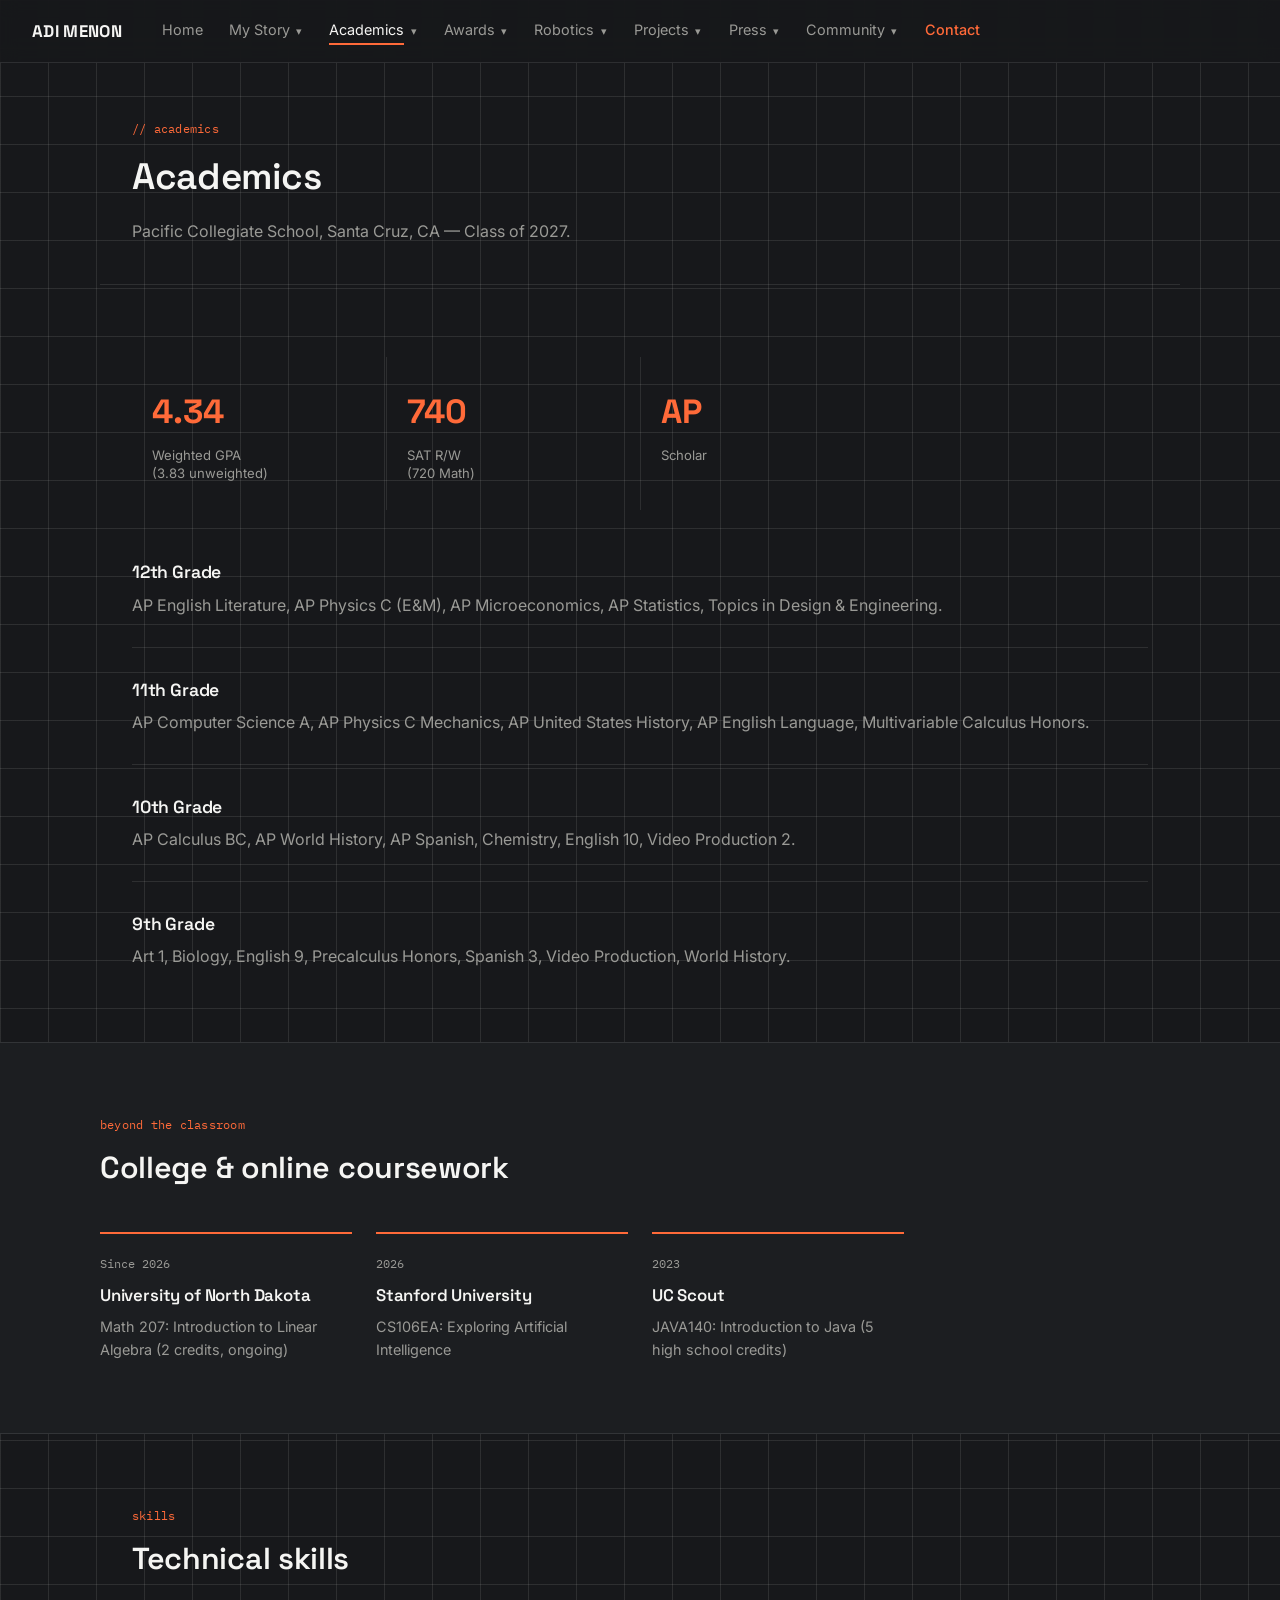
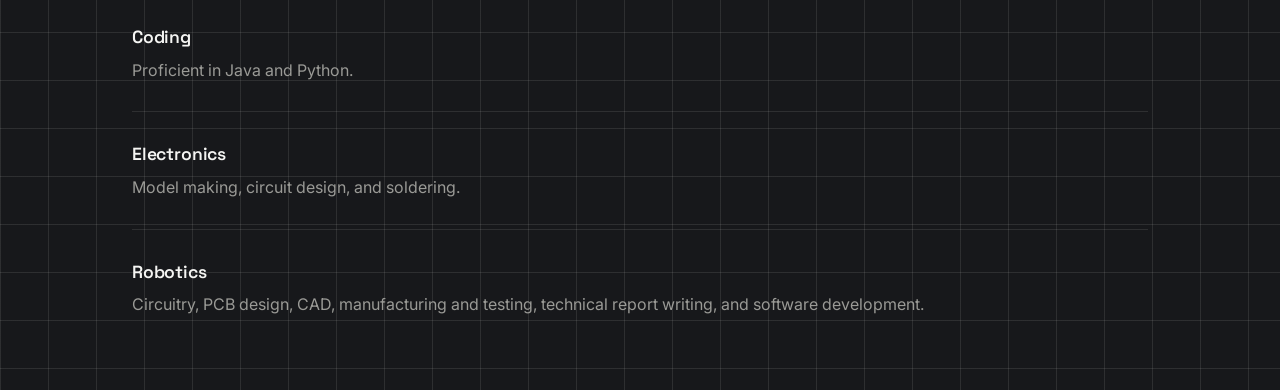
==== academics.html @ a3b3932f "Add files via upload" ====
<!DOCTYPE html>
<html lang="en">
<head>
<meta charset="UTF-8">
<meta name="viewport" content="width=device-width, initial-scale=1.0">
<title>Academics — Adi Menon</title>
<link rel="preconnect" href="https://fonts.googleapis.com">
<link rel="preconnect" href="https://fonts.gstatic.com" crossorigin>
<link href="https://fonts.googleapis.com/css2?family=Space+Grotesk:wght@500;600;700&family=Inter:wght@400;500;600&family=IBM+Plex+Mono:wght@500&display=swap" rel="stylesheet">
<link rel="stylesheet" href="styles.css">
</head>
<body>

<header class="topbar">
  <a class="brand" href="index.html">ADI MENON</a>
  <button class="nav-toggle" id="navToggle" aria-label="Open menu" aria-expanded="false">
    <span></span><span></span><span></span>
  </button>
  <nav class="topnav" id="topnav">
    <a href="index.html">Home</a>
    <div class="nav-item">
      <a href="story.html">My Story</a>
      <button class="dropdown-toggle" aria-label="Show My Story sections" aria-expanded="false">&#9662;</button>
      <div class="dropdown-panel">
        <a class="dropdown-card" href="story.html#spark">
          <span class="dropdown-card-title">The Spark</span>
          <span class="dropdown-card-sub">2020–2023 · CZU fire → first robots</span>
        </a>
        <a class="dropdown-card" href="story.html#building">
          <span class="dropdown-card-title">Building &amp; Learning</span>
          <span class="dropdown-card-sub">2023–2025 · ROV team, AI research</span>
        </a>
        <a class="dropdown-card" href="story.html#breakthrough">
          <span class="dropdown-card-title">The Breakthrough</span>
          <span class="dropdown-card-sub">2026 · ROV Worlds win, ISEF, Conrad</span>
        </a>
        <a class="dropdown-card" href="story.html#next">
          <span class="dropdown-card-title">What's Next</span>
          <span class="dropdown-card-sub">Wildfire robot, senior year</span>
        </a>
      </div>
    </div>
    <div class="nav-item">
      <a href="academics.html" class="active">Academics</a>
      <button class="dropdown-toggle" aria-label="Show Academics sections" aria-expanded="false">&#9662;</button>
      <div class="dropdown-panel">
        <a class="dropdown-card" href="academics.html#coursework">
          <span class="dropdown-card-title">Coursework</span>
          <span class="dropdown-card-sub">9th–12th grade · GPA 4.34</span>
        </a>
        <a class="dropdown-card" href="academics.html#college-courses">
          <span class="dropdown-card-title">College Coursework</span>
          <span class="dropdown-card-sub">Stanford, UND, UC Scout</span>
        </a>
        <a class="dropdown-card" href="academics.html#skills">
          <span class="dropdown-card-title">Skills</span>
          <span class="dropdown-card-sub">Coding, electronics, robotics</span>
        </a>
      </div>
    </div>
    <div class="nav-item">
      <a href="awards.html">Awards</a>
      <button class="dropdown-toggle" aria-label="Show Awards sections" aria-expanded="false">&#9662;</button>
      <div class="dropdown-panel">
        <a class="dropdown-card" href="awards.html#awards-2026">
          <span class="dropdown-card-title">2026</span>
          <span class="dropdown-card-sub">ISEF Award, Best in Show, Conrad Innovator</span>
        </a>
        <a class="dropdown-card" href="awards.html#awards-2025">
          <span class="dropdown-card-title">2025</span>
          <span class="dropdown-card-sub">1st Computer Science, Genius Olympiad</span>
        </a>
        <a class="dropdown-card" href="awards.html#awards-2024">
          <span class="dropdown-card-title">2024</span>
          <span class="dropdown-card-sub">1st Physics, Yale STEM award</span>
        </a>
        <a class="dropdown-card" href="awards.html#awards-2023">
          <span class="dropdown-card-title">2023</span>
          <span class="dropdown-card-sub">1st Physics, CSEF 3rd place</span>
        </a>
        <a class="dropdown-card" href="awards.html#awards-2022">
          <span class="dropdown-card-title">2022</span>
          <span class="dropdown-card-sub">1st Physics, US Metric award</span>
        </a>
      </div>
    </div>
    <div class="nav-item">
      <a href="robotics.html">Robotics</a>
      <button class="dropdown-toggle" aria-label="Show Robotics sections" aria-expanded="false">&#9662;</button>
      <div class="dropdown-panel">
        <a class="dropdown-card" href="robotics.html#role-progression">
          <span class="dropdown-card-title">Role Progression</span>
          <span class="dropdown-card-sub">Navigator → Circuit Designer → VP Engineering</span>
        </a>
        <a class="dropdown-card" href="robotics.html#competition-results">
          <span class="dropdown-card-title">Competition Results</span>
          <span class="dropdown-card-sub">1st Worlds 2026, 3rd Worlds 2025</span>
        </a>
      </div>
    </div>
    <div class="nav-item">
      <a href="projects.html">Projects</a>
      <button class="dropdown-toggle" aria-label="Show Projects sections" aria-expanded="false">&#9662;</button>
      <div class="dropdown-panel">
        <a class="dropdown-card" href="projects.html#project-2026">
          <span class="dropdown-card-title">2026 — Wildfire Robot</span>
          <span class="dropdown-card-sub">YOLOv8 + sensor fusion, photos &amp; video</span>
        </a>
        <a class="dropdown-card" href="projects.html#project-2025">
          <span class="dropdown-card-title">2025 — Self-Driving Car AI</span>
          <span class="dropdown-card-sub">ResNet-50 vs. VGG-16</span>
        </a>
        <a class="dropdown-card" href="projects.html#project-2024">
          <span class="dropdown-card-title">2024 — Sensor Fusion</span>
          <span class="dropdown-card-sub">LiDAR + Ultrasonic + IR</span>
        </a>
        <a class="dropdown-card" href="projects.html#project-2023">
          <span class="dropdown-card-title">2023 — Ultrasonic Eyes</span>
          <span class="dropdown-card-sub">HC-SR04 accuracy testing</span>
        </a>
        <a class="dropdown-card" href="projects.html#project-2022">
          <span class="dropdown-card-title">2022 — Flying Drones</span>
          <span class="dropdown-card-sub">First engineering project</span>
        </a>
      </div>
    </div>
    <div class="nav-item">
      <a href="press.html">Press</a>
      <button class="dropdown-toggle" aria-label="Show Press sections" aria-expanded="false">&#9662;</button>
      <div class="dropdown-panel">
        <a class="dropdown-card" href="press.html#press-list">
          <span class="dropdown-card-title">World Championship Coverage</span>
          <span class="dropdown-card-sub">SCCOE + Santa Cruz Sentinel</span>
        </a>
        <a class="dropdown-card" href="press.html#press-list">
          <span class="dropdown-card-title">ISEF Coverage</span>
          <span class="dropdown-card-sub">SCCOE + Society for Science</span>
        </a>
      </div>
    </div>
    <div class="nav-item">
      <a href="community.html">Community</a>
      <button class="dropdown-toggle" aria-label="Show Community sections" aria-expanded="false">&#9662;</button>
      <div class="dropdown-panel">
        <a class="dropdown-card" href="community.html#volunteering">
          <span class="dropdown-card-title">Volunteering</span>
          <span class="dropdown-card-sub">Aegis Living, PCS, YouthServe, Teen Kitchen</span>
        </a>
        <a class="dropdown-card" href="community.html#hobbies">
          <span class="dropdown-card-title">Hobbies</span>
          <span class="dropdown-card-sub">Guitar, woodworking, tennis, cooking</span>
        </a>
      </div>
    </div>
    <a class="nav-contact" href="contact.html">Contact</a>
  </nav>
</header>

<main>

  <section class="page-header">
    <span class="eyebrow-mono">// academics</span>
    <h1>Academics</h1>
    <p>Pacific Collegiate School, Santa Cruz, CA — Class of 2027.</p>
  </section>

  <section class="block" id="coursework">
    <div class="stat-strip" style="border: none; padding: 0 0 3rem;">
      <div class="stat" style="border-left: none;">
        <span class="stat-num">4.34</span>
        <span class="stat-label">Weighted GPA<br>(3.83 unweighted)</span>
      </div>
      <div class="stat">
        <span class="stat-num">740</span>
        <span class="stat-label">SAT R/W<br>(720 Math)</span>
      </div>
      <div class="stat">
        <span class="stat-num">AP</span>
        <span class="stat-label">Scholar</span>
      </div>
    </div>

    <div class="entry-list">
      <div class="entry">
        <h3>12th Grade</h3>
        <p>AP English Literature, AP Physics C (E&amp;M), AP Microeconomics, AP Statistics, Topics in Design &amp; Engineering.</p>
      </div>
      <div class="entry">
        <h3>11th Grade</h3>
        <p>AP Computer Science A, AP Physics C Mechanics, AP United States History, AP English Language, Multivariable Calculus Honors.</p>
      </div>
      <div class="entry">
        <h3>10th Grade</h3>
        <p>AP Calculus BC, AP World History, AP Spanish, Chemistry, English 10, Video Production 2.</p>
      </div>
      <div class="entry">
        <h3>9th Grade</h3>
        <p>Art 1, Biology, English 9, Precalculus Honors, Spanish 3, Video Production, World History.</p>
      </div>
    </div>
  </section>

  <section class="block block-panel" id="college-courses">
    <div class="block-head">
      <span class="eyebrow-mono">beyond the classroom</span>
      <h2>College &amp; online coursework</h2>
    </div>
    <div class="timeline-h">
      <div class="timeline-h-entry">
        <span class="timeline-h-year">Since 2026</span>
        <h3>University of North Dakota</h3>
        <p>Math 207: Introduction to Linear Algebra (2 credits, ongoing)</p>
      </div>
      <div class="timeline-h-entry">
        <span class="timeline-h-year">2026</span>
        <h3>Stanford University</h3>
        <p>CS106EA: Exploring Artificial Intelligence</p>
      </div>
      <div class="timeline-h-entry">
        <span class="timeline-h-year">2023</span>
        <h3>UC Scout</h3>
        <p>JAVA140: Introduction to Java (5 high school credits)</p>
      </div>
    </div>
  </section>

  <section class="block" id="skills">
    <div class="block-head">
      <span class="eyebrow-mono">skills</span>
      <h2>Technical skills</h2>
    </div>
    <div class="entry-list">
      <div class="entry">
        <h3>Coding</h3>
        <p>Proficient in Java and Python.</p>
      </div>
      <div class="entry">
        <h3>Electronics</h3>
        <p>Model making, circuit design, and soldering.</p>
      </div>
      <div class="entry">
        <h3>Robotics</h3>
        <p>Circuitry, PCB design, CAD, manufacturing and testing, technical report writing, and software development.</p>
      </div>
    </div>
  </section>

</main>

<script src="script.js"></script>
</body>
</html>
---- styles.css ----
:root {
  --navy: #17181B;
  --panel: #1F2124;
  --panel-2: #1C1E21;
  --line: #F2F2F0;
  --line-dim: rgba(242, 242, 240, 0.10);
  --signal: #FF6A39;
  --muted: #9A9A96;
  --white: #F5F5F3;

  --display: "Space Grotesk", "Inter", sans-serif;
  --sans: "Inter", -apple-system, BlinkMacSystemFont, sans-serif;
  --mono: "IBM Plex Mono", monospace;
}

* { box-sizing: border-box; }

html { scroll-behavior: smooth; }

@media (prefers-reduced-motion: reduce) {
  html { scroll-behavior: auto; }
  * { transition: none !important; animation: none !important; }
}

body {
  margin: 0;
  background:
    linear-gradient(var(--line-dim) 1px, transparent 1px),
    linear-gradient(90deg, var(--line-dim) 1px, transparent 1px),
    var(--navy);
  background-size: 48px 48px, 48px 48px, auto;
  color: var(--white);
  font-family: var(--sans);
  line-height: 1.6;
}

a { color: inherit; }

h1, h2, h3 {
  font-family: var(--display);
  font-weight: 600;
  margin: 0;
  letter-spacing: -0.01em;
}

/* ---------- Top nav ---------- */

.topbar {
  position: sticky;
  top: 0;
  z-index: 40;
  display: flex;
  align-items: center;
  gap: 2.5rem;
  padding: 1.1rem 2rem;
  background: rgba(23, 24, 27, 0.92);
  backdrop-filter: blur(10px);
  border-bottom: 1px solid var(--line-dim);
}

.brand {
  font-family: var(--display);
  font-weight: 700;
  font-size: 1.05rem;
  letter-spacing: 0.02em;
  text-decoration: none;
  color: var(--white);
  flex-shrink: 0;
}

.topnav {
  display: flex;
  gap: 1.6rem;
  align-items: center;
  flex-wrap: wrap;
}

.topnav a {
  font-size: 0.9rem;
  text-decoration: none;
  color: var(--muted);
  transition: color 0.15s ease;
  padding-bottom: 2px;
  border-bottom: 2px solid transparent;
}

.topnav a:hover { color: var(--white); }

.topnav a.active {
  color: var(--white);
  border-bottom-color: var(--signal);
}

.nav-contact {
  margin-left: auto;
  color: var(--signal) !important;
  font-weight: 500;
}

.nav-toggle {
  display: none;
}

/* ---------- Page header (subpages) ---------- */

.page-header {
  max-width: 1080px;
  margin: 0 auto;
  padding: 3.5rem 2rem 2.5rem;
  border-bottom: 1px solid var(--line-dim);
}

.page-header h1 {
  font-size: 2.3rem;
  margin: 0.5rem 0 0.75rem;
}

.page-header p {
  color: var(--muted);
  max-width: 60ch;
  margin: 0;
}

/* ---------- Hero (home only) ---------- */

.hero {
  max-width: 1080px;
  margin: 0 auto;
  padding: 4.5rem 2rem 3.5rem;
  display: grid;
  grid-template-columns: 300px 1fr;
  gap: 3rem;
  align-items: center;
}

.hero-media {
  position: relative;
}

.hero-media img {
  width: 100%;
  aspect-ratio: 1 / 1;
  object-fit: cover;
  display: block;
  border: 1px solid var(--line-dim);
}

.corner {
  position: absolute;
  width: 22px;
  height: 22px;
  border: 2px solid var(--signal);
}

.corner-tl { top: -8px; left: -8px; border-right: none; border-bottom: none; }
.corner-br { bottom: -8px; right: -8px; border-left: none; border-top: none; }

.hero-tag {
  font-family: var(--mono);
  font-size: 0.8rem;
  color: var(--signal);
  margin: 0 0 0.9rem 0;
}

.hero-content h1 {
  font-size: 3rem;
  margin-bottom: 1.1rem;
}

.hero-bio {
  max-width: 52ch;
  color: var(--muted);
  font-size: 1.02rem;
  margin-bottom: 1.75rem;
}

.hero-actions {
  display: flex;
  gap: 0.75rem;
}

.btn {
  display: inline-block;
  text-decoration: none;
  font-size: 0.9rem;
  font-weight: 500;
  padding: 0.7rem 1.3rem;
  background: var(--signal);
  color: var(--navy);
  transition: background 0.15s ease, transform 0.15s ease;
}

.btn:hover { background: #FF8557; }

.btn-ghost {
  background: transparent;
  color: var(--white);
  border: 1px solid var(--line-dim);
}

.btn-ghost:hover { background: var(--panel); }

/* ---------- Stat strip ---------- */

.stat-strip {
  max-width: 1080px;
  margin: 0 auto;
  padding: 0 2rem 3.5rem;
  display: grid;
  grid-template-columns: repeat(4, 1fr);
  border-top: 1px solid var(--line-dim);
  border-bottom: 1px solid var(--line-dim);
}

.stat {
  padding: 1.75rem 1.25rem;
  border-left: 1px solid var(--line-dim);
  display: flex;
  flex-direction: column;
  gap: 0.4rem;
}

.stat:first-child { border-left: none; }

.stat-num {
  font-family: var(--display);
  font-size: 2.1rem;
  font-weight: 700;
  color: var(--signal);
}

.stat-label {
  font-size: 0.82rem;
  color: var(--muted);
  line-height: 1.4;
}

/* ---------- Section blocks ---------- */

.block {
  max-width: 1080px;
  margin: 0 auto;
  padding: 4.5rem 2rem;
}

.block-panel {
  max-width: none;
  background: var(--panel-2);
  border-top: 1px solid var(--line-dim);
  border-bottom: 1px solid var(--line-dim);
}

.block-panel > * {
  max-width: 1080px;
  margin-left: auto;
  margin-right: auto;
}

.block-head {
  margin-bottom: 2.5rem;
}

.eyebrow-mono {
  display: block;
  font-family: var(--mono);
  font-size: 0.75rem;
  color: var(--signal);
  margin-bottom: 0.6rem;
  letter-spacing: 0.02em;
}

.block-head h2 {
  font-size: 1.9rem;
}

/* Awards */

.award-grid {
  display: grid;
  grid-template-columns: repeat(3, 1fr);
  gap: 1px;
  background: var(--line-dim);
  border: 1px solid var(--line-dim);
}

.award-card {
  background: var(--navy);
  padding: 1.5rem;
  display: flex;
  flex-direction: column;
  gap: 0.4rem;
}

.award-year {
  font-family: var(--mono);
  font-size: 0.75rem;
  color: var(--signal);
}

.award-card h3 {
  font-size: 1.05rem;
}

.award-card p {
  margin: 0;
  color: var(--muted);
  font-size: 0.9rem;
}

/* Press */

.press-grid {
  display: grid;
  grid-template-columns: repeat(auto-fit, minmax(240px, 1fr));
  gap: 1.25rem;
}

.press-card {
  display: block;
  text-decoration: none;
  padding: 1.5rem;
  border: 1px solid var(--line-dim);
  transition: border-color 0.15s ease, transform 0.15s ease;
}

.press-card:hover {
  border-color: var(--signal);
  transform: translateY(-2px);
}

.press-source {
  font-family: var(--mono);
  font-size: 0.72rem;
  color: var(--muted);
  text-transform: uppercase;
  letter-spacing: 0.04em;
}

.press-card h3 {
  font-size: 1.05rem;
  margin: 0.6rem 0 1rem;
  color: var(--white);
}

.press-link {
  font-size: 0.85rem;
  color: var(--signal);
}

.press-note {
  margin-top: 1.5rem;
  font-size: 0.85rem;
  color: var(--muted);
  font-style: italic;
}

/* Projects */

.project-grid {
  display: grid;
  grid-template-columns: repeat(2, 1fr);
  gap: 1.5rem;
}

.project-card {
  border: 1px solid var(--line-dim);
  overflow: hidden;
}

.project-media {
  aspect-ratio: 16 / 9;
  overflow: hidden;
  background: var(--panel);
}

.project-media img {
  width: 100%;
  height: 100%;
  object-fit: cover;
  display: block;
}

.project-card h3,
.project-card > .project-year,
.project-card > p {
  margin: 0;
  padding: 0 1.25rem;
}

.project-year {
  display: block;
  font-family: var(--mono);
  font-size: 0.72rem;
  color: var(--signal);
  margin-top: 1.1rem !important;
}

.project-card h3 {
  font-size: 1.05rem;
  margin: 0.5rem 0 0.6rem !important;
}

.project-card p {
  color: var(--muted);
  font-size: 0.9rem;
  padding-bottom: 1.25rem !important;
}

/* Entry list (Robotics, Community) */

.entry-list {
  display: flex;
  flex-direction: column;
  gap: 1.75rem;
}

.entry {
  padding-bottom: 1.75rem;
  border-bottom: 1px solid var(--line-dim);
}

.entry:last-child { border-bottom: none; padding-bottom: 0; }

.entry h3 {
  font-size: 1.1rem;
  margin-bottom: 0.4rem;
}

.entry p {
  margin: 0;
  color: var(--muted);
}

/* Horizontal timeline */

.timeline-h {
  display: grid;
  grid-template-columns: repeat(4, 1fr);
  gap: 1.5rem;
}

.timeline-h-entry {
  border-top: 2px solid var(--signal);
  padding-top: 1rem;
}

.timeline-h-year {
  font-family: var(--mono);
  font-size: 0.75rem;
  color: var(--muted);
}

.timeline-h-entry h3 {
  font-size: 1.05rem;
  margin: 0.4rem 0 0.35rem;
}

.timeline-h-entry p {
  margin: 0;
  color: var(--muted);
  font-size: 0.9rem;
}

/* Contact */

.contact-block {
  text-align: center;
  padding-top: 3rem;
  padding-bottom: 3rem;
}

.contact-block h2 {
  font-size: 1.8rem;
  margin-bottom: 1.5rem;
}

.site-footer {
  text-align: center;
  padding: 2rem 2rem 3rem;
}

.site-footer a {
  font-size: 0.85rem;
  color: var(--muted);
  text-decoration: none;
}

.site-footer a:hover { color: var(--white); }

/* ---------- Storytelling chapters ---------- */

.chapter {
  max-width: 1080px;
  margin: 0 auto;
  padding: 4.5rem 2rem;
  display: grid;
  grid-template-columns: 90px 1fr;
  gap: 2.5rem;
}

.chapter-panel {
  max-width: none;
  background: var(--panel-2);
  border-top: 1px solid var(--line-dim);
  border-bottom: 1px solid var(--line-dim);
}

.chapter-panel > .chapter-marker,
.chapter-panel > .chapter-body {
  max-width: 1080px;
}

.chapter-panel {
  display: block;
}

.chapter-panel .chapter-inner {
  display: grid;
}

.chapter-marker {
  display: flex;
  flex-direction: column;
  align-items: center;
  gap: 0.75rem;
}

.chapter-num {
  font-family: var(--mono);
  font-size: 0.85rem;
  color: var(--signal);
  border: 1px solid var(--signal);
  width: 34px;
  height: 34px;
  border-radius: 50%;
  display: flex;
  align-items: center;
  justify-content: center;
  flex-shrink: 0;
}

.chapter-line {
  width: 1px;
  flex: 1;
  background: var(--line-dim);
}

.chapter-line-end {
  background: linear-gradient(to bottom, var(--line-dim), transparent);
}

.chapter-body h2 {
  font-size: 1.9rem;
  margin: 0.4rem 0 1.2rem;
}

.chapter-text {
  color: var(--muted);
  max-width: 62ch;
  margin: 0 0 1.1rem;
}

.chapter-text strong {
  color: var(--white);
  font-weight: 600;
}

.chip-row {
  display: flex;
  flex-wrap: wrap;
  gap: 0.6rem;
  margin-top: 1.5rem;
}

.chip {
  font-family: var(--mono);
  font-size: 0.72rem;
  color: var(--white);
  border: 1px solid var(--line-dim);
  padding: 0.45rem 0.8rem;
  white-space: nowrap;
}

.press-inline {
  margin-top: 2.5rem;
  padding-top: 2rem;
  border-top: 1px solid var(--line-dim);
}

.press-inline-label {
  font-family: var(--mono);
  font-size: 0.75rem;
  color: var(--signal);
  margin: 0 0 1.25rem;
}

/* ---------- Nav dropdowns (click-to-open) ---------- */

.nav-item {
  position: relative;
  display: flex;
  align-items: center;
  gap: 0.3rem;
}

.nav-item > a {
  font-size: 0.9rem;
  text-decoration: none;
  color: var(--muted);
  transition: color 0.15s ease;
  padding-bottom: 2px;
  border-bottom: 2px solid transparent;
}

.nav-item > a:hover { color: var(--white); }

.nav-item > a.active {
  color: var(--white);
  border-bottom-color: var(--signal);
}

.dropdown-toggle {
  background: none;
  border: none;
  color: var(--muted);
  font-size: 0.7rem;
  cursor: pointer;
  padding: 0.2rem 0.1rem;
  line-height: 1;
  transition: color 0.15s ease, transform 0.15s ease;
}

.dropdown-toggle:hover {
  color: var(--white);
}

.dropdown-toggle[aria-expanded="true"] {
  color: var(--signal);
  transform: rotate(180deg);
}

.dropdown-panel {
  display: none;
  position: absolute;
  top: 100%;
  left: 0;
  margin-top: 0.75rem;
  min-width: 300px;
  background: var(--panel);
  border: 1px solid var(--line-dim);
  padding: 0.5rem;
  z-index: 60;
  flex-direction: column;
  gap: 0.15rem;
  box-shadow: 0 12px 24px rgba(0,0,0,0.35);
}

.nav-item.open .dropdown-panel {
  display: flex;
}

a.dropdown-card {
  display: flex;
  flex-direction: column;
  gap: 0.15rem;
  text-decoration: none;
  padding: 0.65rem 0.75rem;
  border-radius: 2px;
  border-bottom: none;
  transition: background 0.12s ease;
}

a.dropdown-card:hover,
a.dropdown-card:focus {
  background: var(--panel-2);
  color: inherit;
}

.dropdown-card-title {
  font-size: 0.88rem;
  font-weight: 500;
  color: var(--white);
}

.dropdown-card-sub {
  font-family: var(--mono);
  font-size: 0.72rem;
  color: var(--muted);
}

@media (max-width: 880px) {
  .nav-item {
    flex-wrap: wrap;
    width: 100%;
  }

  .dropdown-toggle {
    margin-left: auto;
    font-size: 0.9rem;
    padding: 0.4rem 0.6rem;
  }

  .dropdown-panel {
    display: none;
    position: static;
    margin-top: 0.5rem;
    border: none;
    border-left: 2px solid var(--line-dim);
    background: transparent;
    box-shadow: none;
    padding-left: 0.75rem;
    width: 100%;
  }

  .nav-item.open .dropdown-panel {
    display: flex;
  }
}



.year-cards-section {
  max-width: 1080px;
  margin: 0 auto;
  padding: 1rem 2rem 4.5rem;
}

.year-cards-grid {
  display: grid;
  grid-template-columns: repeat(5, 1fr);
  gap: 1px;
  background: var(--line-dim);
  border: 1px solid var(--line-dim);
}

.year-card {
  background: var(--navy);
  padding: 1.75rem 1.5rem;
  text-decoration: none;
  display: flex;
  flex-direction: column;
  gap: 0.5rem;
  transition: background 0.15s ease;
}

.year-card:hover {
  background: var(--panel);
}

.year-card-year {
  font-family: var(--display);
  font-size: 1.6rem;
  font-weight: 700;
  color: var(--signal);
}

.year-card-headline {
  font-size: 0.92rem;
  color: var(--white);
  font-weight: 500;
  line-height: 1.4;
}

.year-card-more {
  margin-top: auto;
  font-family: var(--mono);
  font-size: 0.72rem;
  color: var(--muted);
}

@media (max-width: 880px) {
  .year-cards-grid {
    grid-template-columns: 1fr;
  }
}

/* ---------- Year detail pages ---------- */

.year-nav {
  display: flex;
  justify-content: space-between;
  max-width: 1080px;
  margin: 0 auto;
  padding: 1.5rem 2rem 0;
  font-family: var(--mono);
  font-size: 0.8rem;
}

.year-nav a {
  text-decoration: none;
  color: var(--muted);
}

.year-nav a:hover { color: var(--signal); }

.year-nav .disabled {
  color: rgba(154, 154, 150, 0.3);
  pointer-events: none;
}



.media-gallery {
  display: grid;
  grid-template-columns: repeat(4, 1fr);
  gap: 0.6rem;
  margin-top: 1.75rem;
}

.media-gallery img {
  width: 100%;
  aspect-ratio: 4 / 3;
  object-fit: cover;
  border: 1px solid var(--line-dim);
  cursor: zoom-in;
}

.video-embed {
  margin-top: 1.5rem;
}

.video-embed video {
  width: 100%;
  max-width: 640px;
  display: block;
  border: 1px solid var(--line-dim);
  background: #000;
}

.media-caption {
  font-family: var(--mono);
  font-size: 0.75rem;
  color: var(--muted);
  margin: 0.6rem 0 0;
}

@media (max-width: 880px) {
  .media-gallery {
    grid-template-columns: repeat(2, 1fr);
  }

  .topnav {
    position: fixed;
    top: 64px;
    left: 0;
    right: 0;
    flex-direction: column;
    align-items: flex-start;
    gap: 0;
    background: var(--navy);
    border-bottom: 1px solid var(--line-dim);
    transform: translateY(-150%);
    transition: transform 0.2s ease;
    padding: 0.5rem 2rem 1rem;
  }

  .topnav.open { transform: translateY(0); }

  .topnav a {
    width: 100%;
    padding: 0.75rem 0;
    border-bottom: 1px solid var(--line-dim);
  }

  .nav-toggle {
    display: flex;
    flex-direction: column;
    justify-content: center;
    gap: 4px;
    width: 34px;
    height: 34px;
    border: 1px solid var(--line-dim);
    background: transparent;
    cursor: pointer;
    align-items: center;
  }

  .nav-toggle span {
    width: 16px;
    height: 2px;
    background: var(--white);
  }

  .hero {
    grid-template-columns: 1fr;
    padding-top: 3rem;
  }

  .hero-media { max-width: 220px; }

  .hero-content h1 { font-size: 2.2rem; }

  .stat-strip {
    grid-template-columns: repeat(2, 1fr);
  }

  .stat:nth-child(3) { border-left: none; }

  .award-grid,
  .press-grid,
  .project-grid,
  .timeline-h {
    grid-template-columns: 1fr;
  }
}
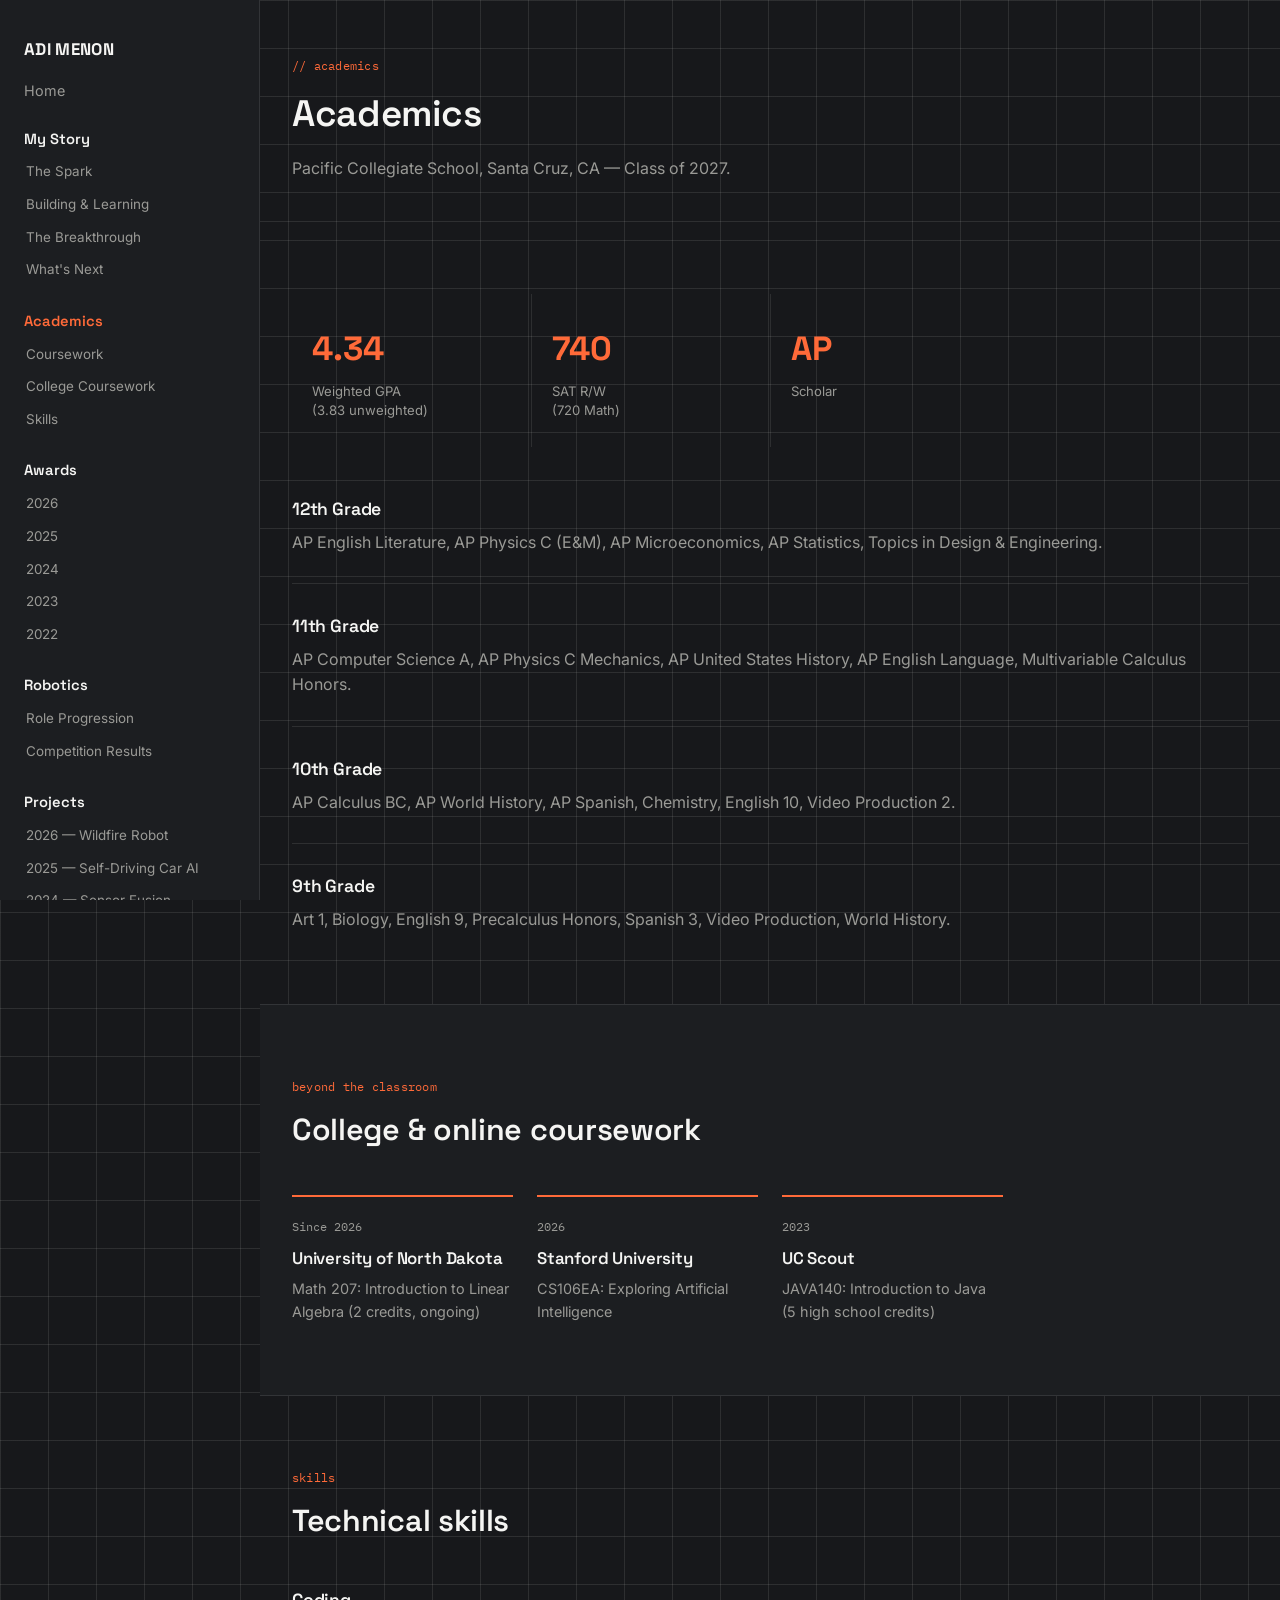
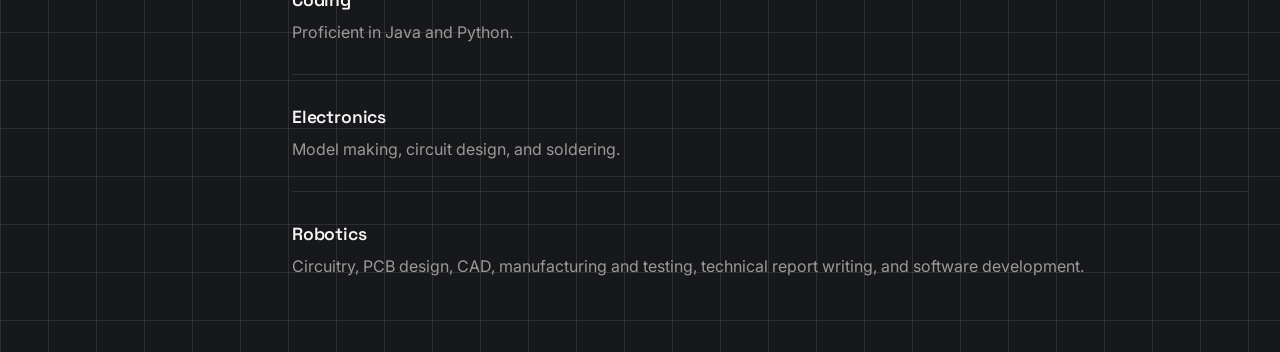
==== commit d410057a: "Add files via upload" ====
--- a/academics.html
+++ b/academics.html
@@ -11,150 +11,57 @@
 </head>
 <body>
 
-<header class="topbar">
+<button class="nav-toggle" id="navToggle" aria-label="Open menu" aria-expanded="false">
+  <span></span><span></span><span></span>
+</button>
+
+<nav class="sidebar" id="sidebar">
   <a class="brand" href="index.html">ADI MENON</a>
-  <button class="nav-toggle" id="navToggle" aria-label="Open menu" aria-expanded="false">
-    <span></span><span></span><span></span>
-  </button>
-  <nav class="topnav" id="topnav">
-    <a href="index.html">Home</a>
-    <div class="nav-item">
-      <a href="story.html">My Story</a>
-      <button class="dropdown-toggle" aria-label="Show My Story sections" aria-expanded="false">&#9662;</button>
-      <div class="dropdown-panel">
-        <a class="dropdown-card" href="story.html#spark">
-          <span class="dropdown-card-title">The Spark</span>
-          <span class="dropdown-card-sub">2020–2023 · CZU fire → first robots</span>
-        </a>
-        <a class="dropdown-card" href="story.html#building">
-          <span class="dropdown-card-title">Building &amp; Learning</span>
-          <span class="dropdown-card-sub">2023–2025 · ROV team, AI research</span>
-        </a>
-        <a class="dropdown-card" href="story.html#breakthrough">
-          <span class="dropdown-card-title">The Breakthrough</span>
-          <span class="dropdown-card-sub">2026 · ROV Worlds win, ISEF, Conrad</span>
-        </a>
-        <a class="dropdown-card" href="story.html#next">
-          <span class="dropdown-card-title">What's Next</span>
-          <span class="dropdown-card-sub">Wildfire robot, senior year</span>
-        </a>
-      </div>
-    </div>
-    <div class="nav-item">
-      <a href="academics.html" class="active">Academics</a>
-      <button class="dropdown-toggle" aria-label="Show Academics sections" aria-expanded="false">&#9662;</button>
-      <div class="dropdown-panel">
-        <a class="dropdown-card" href="academics.html#coursework">
-          <span class="dropdown-card-title">Coursework</span>
-          <span class="dropdown-card-sub">9th–12th grade · GPA 4.34</span>
-        </a>
-        <a class="dropdown-card" href="academics.html#college-courses">
-          <span class="dropdown-card-title">College Coursework</span>
-          <span class="dropdown-card-sub">Stanford, UND, UC Scout</span>
-        </a>
-        <a class="dropdown-card" href="academics.html#skills">
-          <span class="dropdown-card-title">Skills</span>
-          <span class="dropdown-card-sub">Coding, electronics, robotics</span>
-        </a>
-      </div>
-    </div>
-    <div class="nav-item">
-      <a href="awards.html">Awards</a>
-      <button class="dropdown-toggle" aria-label="Show Awards sections" aria-expanded="false">&#9662;</button>
-      <div class="dropdown-panel">
-        <a class="dropdown-card" href="awards.html#awards-2026">
-          <span class="dropdown-card-title">2026</span>
-          <span class="dropdown-card-sub">ISEF Award, Best in Show, Conrad Innovator</span>
-        </a>
-        <a class="dropdown-card" href="awards.html#awards-2025">
-          <span class="dropdown-card-title">2025</span>
-          <span class="dropdown-card-sub">1st Computer Science, Genius Olympiad</span>
-        </a>
-        <a class="dropdown-card" href="awards.html#awards-2024">
-          <span class="dropdown-card-title">2024</span>
-          <span class="dropdown-card-sub">1st Physics, Yale STEM award</span>
-        </a>
-        <a class="dropdown-card" href="awards.html#awards-2023">
-          <span class="dropdown-card-title">2023</span>
-          <span class="dropdown-card-sub">1st Physics, CSEF 3rd place</span>
-        </a>
-        <a class="dropdown-card" href="awards.html#awards-2022">
-          <span class="dropdown-card-title">2022</span>
-          <span class="dropdown-card-sub">1st Physics, US Metric award</span>
-        </a>
-      </div>
-    </div>
-    <div class="nav-item">
-      <a href="robotics.html">Robotics</a>
-      <button class="dropdown-toggle" aria-label="Show Robotics sections" aria-expanded="false">&#9662;</button>
-      <div class="dropdown-panel">
-        <a class="dropdown-card" href="robotics.html#role-progression">
-          <span class="dropdown-card-title">Role Progression</span>
-          <span class="dropdown-card-sub">Navigator → Circuit Designer → VP Engineering</span>
-        </a>
-        <a class="dropdown-card" href="robotics.html#competition-results">
-          <span class="dropdown-card-title">Competition Results</span>
-          <span class="dropdown-card-sub">1st Worlds 2026, 3rd Worlds 2025</span>
-        </a>
-      </div>
-    </div>
-    <div class="nav-item">
-      <a href="projects.html">Projects</a>
-      <button class="dropdown-toggle" aria-label="Show Projects sections" aria-expanded="false">&#9662;</button>
-      <div class="dropdown-panel">
-        <a class="dropdown-card" href="projects.html#project-2026">
-          <span class="dropdown-card-title">2026 — Wildfire Robot</span>
-          <span class="dropdown-card-sub">YOLOv8 + sensor fusion, photos &amp; video</span>
-        </a>
-        <a class="dropdown-card" href="projects.html#project-2025">
-          <span class="dropdown-card-title">2025 — Self-Driving Car AI</span>
-          <span class="dropdown-card-sub">ResNet-50 vs. VGG-16</span>
-        </a>
-        <a class="dropdown-card" href="projects.html#project-2024">
-          <span class="dropdown-card-title">2024 — Sensor Fusion</span>
-          <span class="dropdown-card-sub">LiDAR + Ultrasonic + IR</span>
-        </a>
-        <a class="dropdown-card" href="projects.html#project-2023">
-          <span class="dropdown-card-title">2023 — Ultrasonic Eyes</span>
-          <span class="dropdown-card-sub">HC-SR04 accuracy testing</span>
-        </a>
-        <a class="dropdown-card" href="projects.html#project-2022">
-          <span class="dropdown-card-title">2022 — Flying Drones</span>
-          <span class="dropdown-card-sub">First engineering project</span>
-        </a>
-      </div>
-    </div>
-    <div class="nav-item">
-      <a href="press.html">Press</a>
-      <button class="dropdown-toggle" aria-label="Show Press sections" aria-expanded="false">&#9662;</button>
-      <div class="dropdown-panel">
-        <a class="dropdown-card" href="press.html#press-list">
-          <span class="dropdown-card-title">World Championship Coverage</span>
-          <span class="dropdown-card-sub">SCCOE + Santa Cruz Sentinel</span>
-        </a>
-        <a class="dropdown-card" href="press.html#press-list">
-          <span class="dropdown-card-title">ISEF Coverage</span>
-          <span class="dropdown-card-sub">SCCOE + Society for Science</span>
-        </a>
-      </div>
-    </div>
-    <div class="nav-item">
-      <a href="community.html">Community</a>
-      <button class="dropdown-toggle" aria-label="Show Community sections" aria-expanded="false">&#9662;</button>
-      <div class="dropdown-panel">
-        <a class="dropdown-card" href="community.html#volunteering">
-          <span class="dropdown-card-title">Volunteering</span>
-          <span class="dropdown-card-sub">Aegis Living, PCS, YouthServe, Teen Kitchen</span>
-        </a>
-        <a class="dropdown-card" href="community.html#hobbies">
-          <span class="dropdown-card-title">Hobbies</span>
-          <span class="dropdown-card-sub">Guitar, woodworking, tennis, cooking</span>
-        </a>
-      </div>
-    </div>
-    <a class="nav-contact" href="contact.html">Contact</a>
-  </nav>
-</header>
+  <a class="sidebar-home" href="index.html">Home</a>
+  <div class="nav-group">
+    <a class="nav-group-heading" href="story.html">My Story</a>
+    <a class="sub-link" href="story.html#spark">The Spark</a>
+    <a class="sub-link" href="story.html#building">Building &amp; Learning</a>
+    <a class="sub-link" href="story.html#breakthrough">The Breakthrough</a>
+    <a class="sub-link" href="story.html#next">What's Next</a>
+  </div>
+  <div class="nav-group">
+    <a class="nav-group-heading active" href="academics.html">Academics</a>
+    <a class="sub-link" href="academics.html#coursework">Coursework</a>
+    <a class="sub-link" href="academics.html#college-courses">College Coursework</a>
+    <a class="sub-link" href="academics.html#skills">Skills</a>
+  </div>
+  <div class="nav-group">
+    <a class="nav-group-heading" href="awards.html">Awards</a>
+    <a class="sub-link" href="awards.html#awards-2026">2026</a>
+    <a class="sub-link" href="awards.html#awards-2025">2025</a>
+    <a class="sub-link" href="awards.html#awards-2024">2024</a>
+    <a class="sub-link" href="awards.html#awards-2023">2023</a>
+    <a class="sub-link" href="awards.html#awards-2022">2022</a>
+  </div>
+  <div class="nav-group">
+    <a class="nav-group-heading" href="robotics.html">Robotics</a>
+    <a class="sub-link" href="robotics.html#role-progression">Role Progression</a>
+    <a class="sub-link" href="robotics.html#competition-results">Competition Results</a>
+  </div>
+  <div class="nav-group">
+    <a class="nav-group-heading" href="projects.html">Projects</a>
+    <a class="sub-link" href="projects.html#project-2026">2026 — Wildfire Robot</a>
+    <a class="sub-link" href="projects.html#project-2025">2025 — Self-Driving Car AI</a>
+    <a class="sub-link" href="projects.html#project-2024">2024 — Sensor Fusion</a>
+    <a class="sub-link" href="projects.html#project-2023">2023 — Ultrasonic Eyes</a>
+    <a class="sub-link" href="projects.html#project-2022">2022 — Flying Drones</a>
+  </div>
+  <div class="nav-group">
+    <a class="nav-group-heading" href="press.html">Press</a>
+  </div>
+  <div class="nav-group">
+    <a class="nav-group-heading" href="community.html">Community</a>
+    <a class="sub-link" href="community.html#volunteering">Volunteering</a>
+    <a class="sub-link" href="community.html#hobbies">Hobbies</a>
+  </div>
+  <a class="sidebar-contact" href="contact.html">Contact</a>
+</nav>
 
 <main>
 
--- a/styles.css
+++ b/styles.css
@@ -43,19 +43,26 @@
   letter-spacing: -0.01em;
 }
 
-/* ---------- Top nav ---------- */
-
-.topbar {
-  position: sticky;
+main {
+  margin-left: 260px;
+}
+
+/* ---------- Sidebar nav (always visible, no dropdowns) ---------- */
+
+.sidebar {
+  position: fixed;
   top: 0;
+  left: 0;
+  bottom: 0;
+  width: 260px;
+  padding: 2.25rem 1.5rem;
+  overflow-y: auto;
+  background: var(--panel-2);
+  border-right: 1px solid var(--line-dim);
   z-index: 40;
   display: flex;
-  align-items: center;
-  gap: 2.5rem;
-  padding: 1.1rem 2rem;
-  background: rgba(23, 24, 27, 0.92);
-  backdrop-filter: blur(10px);
-  border-bottom: 1px solid var(--line-dim);
+  flex-direction: column;
+  gap: 1.6rem;
 }
 
 .brand {
@@ -65,37 +72,61 @@
   letter-spacing: 0.02em;
   text-decoration: none;
   color: var(--white);
-  flex-shrink: 0;
-}
-
-.topnav {
-  display: flex;
-  gap: 1.6rem;
-  align-items: center;
-  flex-wrap: wrap;
-}
-
-.topnav a {
+}
+
+.sidebar-home {
   font-size: 0.9rem;
   text-decoration: none;
   color: var(--muted);
-  transition: color 0.15s ease;
-  padding-bottom: 2px;
-  border-bottom: 2px solid transparent;
-}
-
-.topnav a:hover { color: var(--white); }
-
-.topnav a.active {
+  margin-top: -0.6rem;
+}
+
+.sidebar-home:hover,
+.sidebar-home.active { color: var(--white); }
+
+.nav-group {
+  display: flex;
+  flex-direction: column;
+  gap: 0.3rem;
+}
+
+.nav-group-heading {
+  font-family: var(--display);
+  font-size: 0.92rem;
+  font-weight: 600;
+  text-decoration: none;
   color: var(--white);
-  border-bottom-color: var(--signal);
-}
-
-.nav-contact {
-  margin-left: auto;
-  color: var(--signal) !important;
+  margin-bottom: 0.15rem;
+}
+
+.nav-group-heading:hover { color: var(--signal); }
+
+.nav-group-heading.active { color: var(--signal); }
+
+.nav-group a.sub-link {
+  font-size: 0.84rem;
+  text-decoration: none;
+  color: var(--muted);
+  padding: 0.2rem 0 0.2rem 0.15rem;
+  border-left: 2px solid transparent;
+  margin-left: -0.15rem;
+  transition: color 0.15s ease, border-color 0.15s ease;
+}
+
+.nav-group a.sub-link:hover {
+  color: var(--white);
+  border-left-color: var(--signal);
+}
+
+.sidebar-contact {
+  margin-top: auto;
+  font-size: 0.9rem;
   font-weight: 500;
-}
+  text-decoration: none;
+  color: var(--signal);
+}
+
+.sidebar-contact:hover { color: #FF8557; }
 
 .nav-toggle {
   display: none;
@@ -594,129 +625,46 @@
   margin: 0 0 1.25rem;
 }
 
-/* ---------- Nav dropdowns (click-to-open) ---------- */
-
-.nav-item {
-  position: relative;
-  display: flex;
-  align-items: center;
-  gap: 0.3rem;
-}
-
-.nav-item > a {
-  font-size: 0.9rem;
-  text-decoration: none;
-  color: var(--muted);
-  transition: color 0.15s ease;
-  padding-bottom: 2px;
-  border-bottom: 2px solid transparent;
-}
-
-.nav-item > a:hover { color: var(--white); }
-
-.nav-item > a.active {
-  color: var(--white);
-  border-bottom-color: var(--signal);
-}
-
-.dropdown-toggle {
-  background: none;
-  border: none;
-  color: var(--muted);
-  font-size: 0.7rem;
-  cursor: pointer;
-  padding: 0.2rem 0.1rem;
-  line-height: 1;
-  transition: color 0.15s ease, transform 0.15s ease;
-}
-
-.dropdown-toggle:hover {
-  color: var(--white);
-}
-
-.dropdown-toggle[aria-expanded="true"] {
-  color: var(--signal);
-  transform: rotate(180deg);
-}
-
-.dropdown-panel {
-  display: none;
-  position: absolute;
-  top: 100%;
-  left: 0;
-  margin-top: 0.75rem;
-  min-width: 300px;
-  background: var(--panel);
-  border: 1px solid var(--line-dim);
-  padding: 0.5rem;
-  z-index: 60;
-  flex-direction: column;
-  gap: 0.15rem;
-  box-shadow: 0 12px 24px rgba(0,0,0,0.35);
-}
-
-.nav-item.open .dropdown-panel {
-  display: flex;
-}
-
-a.dropdown-card {
-  display: flex;
-  flex-direction: column;
-  gap: 0.15rem;
-  text-decoration: none;
-  padding: 0.65rem 0.75rem;
-  border-radius: 2px;
-  border-bottom: none;
-  transition: background 0.12s ease;
-}
-
-a.dropdown-card:hover,
-a.dropdown-card:focus {
-  background: var(--panel-2);
-  color: inherit;
-}
-
-.dropdown-card-title {
-  font-size: 0.88rem;
-  font-weight: 500;
-  color: var(--white);
-}
-
-.dropdown-card-sub {
-  font-family: var(--mono);
-  font-size: 0.72rem;
-  color: var(--muted);
-}
-
 @media (max-width: 880px) {
-  .nav-item {
-    flex-wrap: wrap;
-    width: 100%;
-  }
-
-  .dropdown-toggle {
-    margin-left: auto;
-    font-size: 0.9rem;
-    padding: 0.4rem 0.6rem;
-  }
-
-  .dropdown-panel {
-    display: none;
-    position: static;
-    margin-top: 0.5rem;
-    border: none;
-    border-left: 2px solid var(--line-dim);
-    background: transparent;
-    box-shadow: none;
-    padding-left: 0.75rem;
-    width: 100%;
-  }
-
-  .nav-item.open .dropdown-panel {
+  .sidebar {
+    transform: translateX(-100%);
+    transition: transform 0.2s ease;
+    box-shadow: 4px 0 20px rgba(0,0,0,0.4);
+  }
+
+  .sidebar.open {
+    transform: translateX(0);
+  }
+
+  .nav-toggle {
     display: flex;
-  }
-}
-
+    flex-direction: column;
+    justify-content: center;
+    gap: 4px;
+    position: fixed;
+    top: 1.1rem;
+    left: 1.1rem;
+    z-index: 60;
+    width: 38px;
+    height: 38px;
+    border-radius: 4px;
+    border: 1px solid var(--line-dim);
+    background: var(--panel-2);
+    cursor: pointer;
+    align-items: center;
+  }
+
+  .nav-toggle span {
+    width: 18px;
+    height: 2px;
+    background: var(--white);
+  }
+
+  main {
+    margin-left: 0;
+    padding-top: 3.5rem;
+  }
+}
 
 
 .year-cards-section {
@@ -839,48 +787,6 @@
     grid-template-columns: repeat(2, 1fr);
   }
 
-  .topnav {
-    position: fixed;
-    top: 64px;
-    left: 0;
-    right: 0;
-    flex-direction: column;
-    align-items: flex-start;
-    gap: 0;
-    background: var(--navy);
-    border-bottom: 1px solid var(--line-dim);
-    transform: translateY(-150%);
-    transition: transform 0.2s ease;
-    padding: 0.5rem 2rem 1rem;
-  }
-
-  .topnav.open { transform: translateY(0); }
-
-  .topnav a {
-    width: 100%;
-    padding: 0.75rem 0;
-    border-bottom: 1px solid var(--line-dim);
-  }
-
-  .nav-toggle {
-    display: flex;
-    flex-direction: column;
-    justify-content: center;
-    gap: 4px;
-    width: 34px;
-    height: 34px;
-    border: 1px solid var(--line-dim);
-    background: transparent;
-    cursor: pointer;
-    align-items: center;
-  }
-
-  .nav-toggle span {
-    width: 16px;
-    height: 2px;
-    background: var(--white);
-  }
-
   .hero {
     grid-template-columns: 1fr;
     padding-top: 3rem;
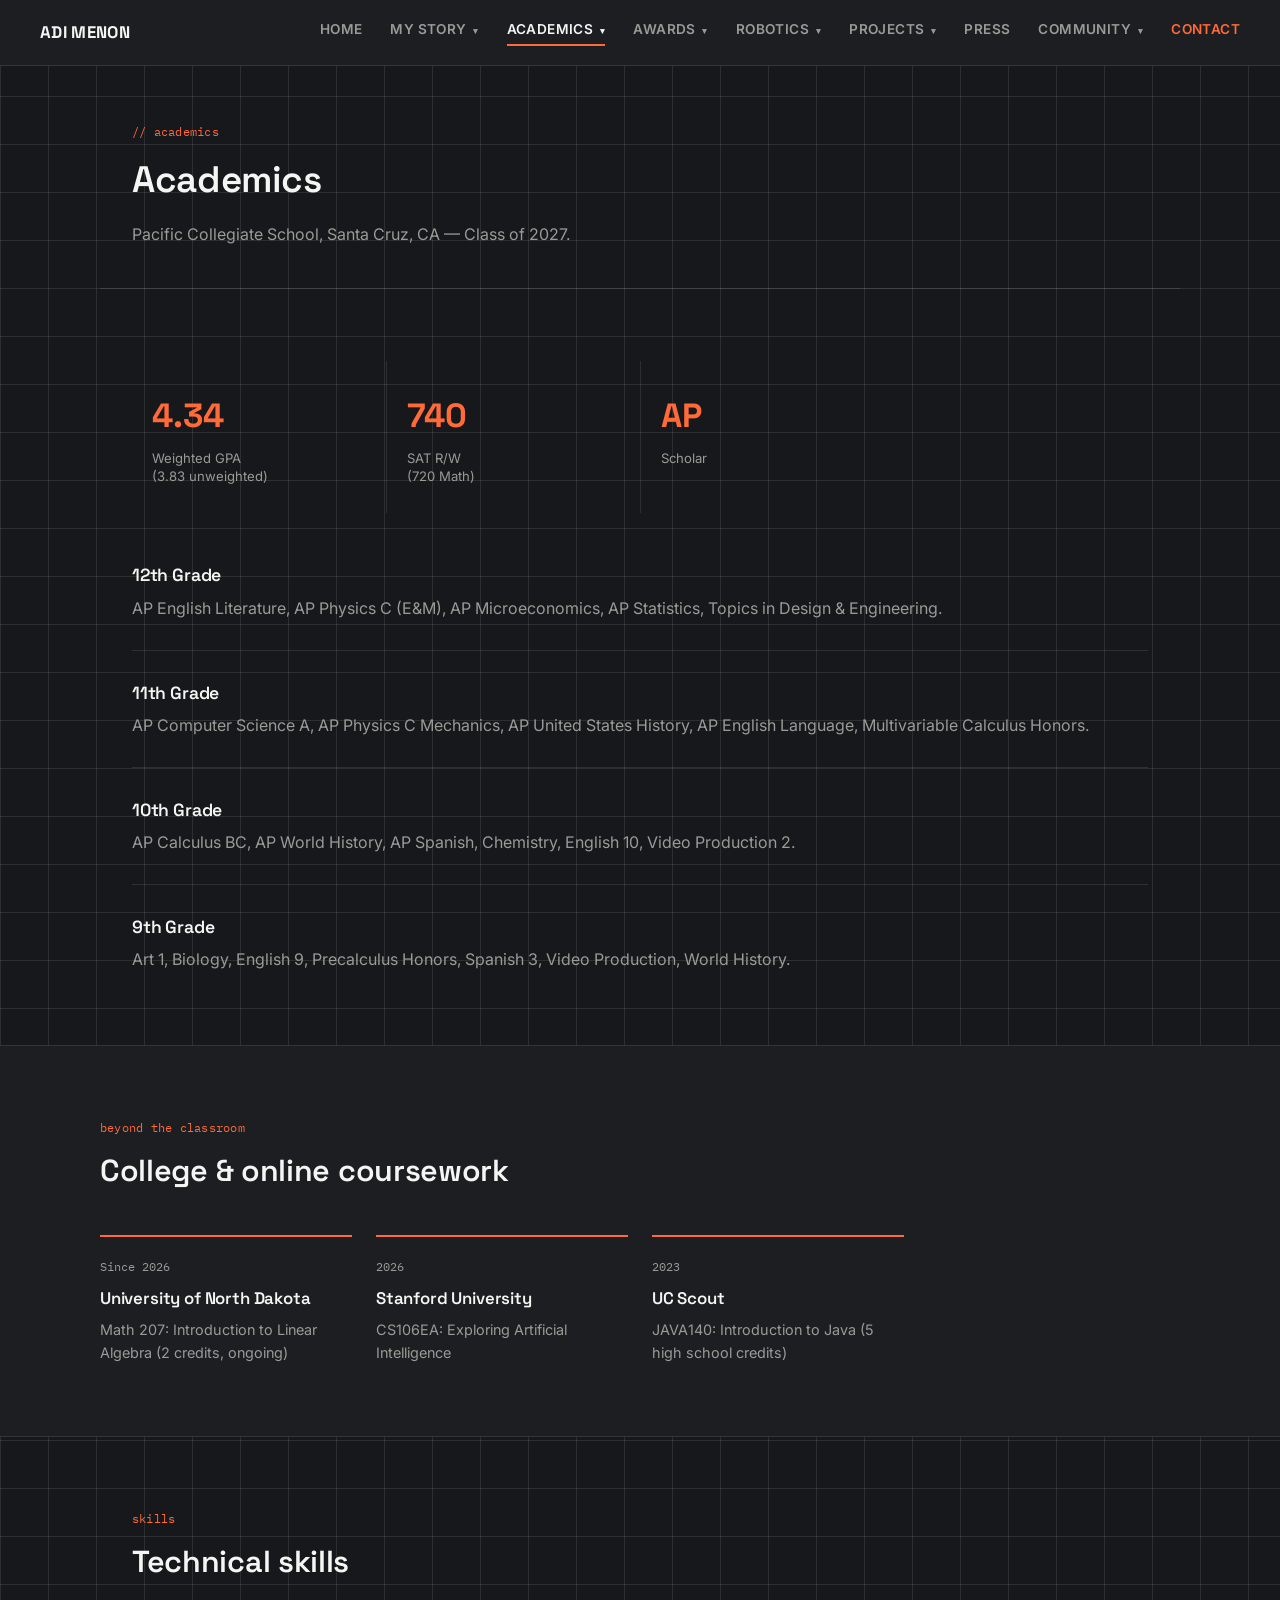
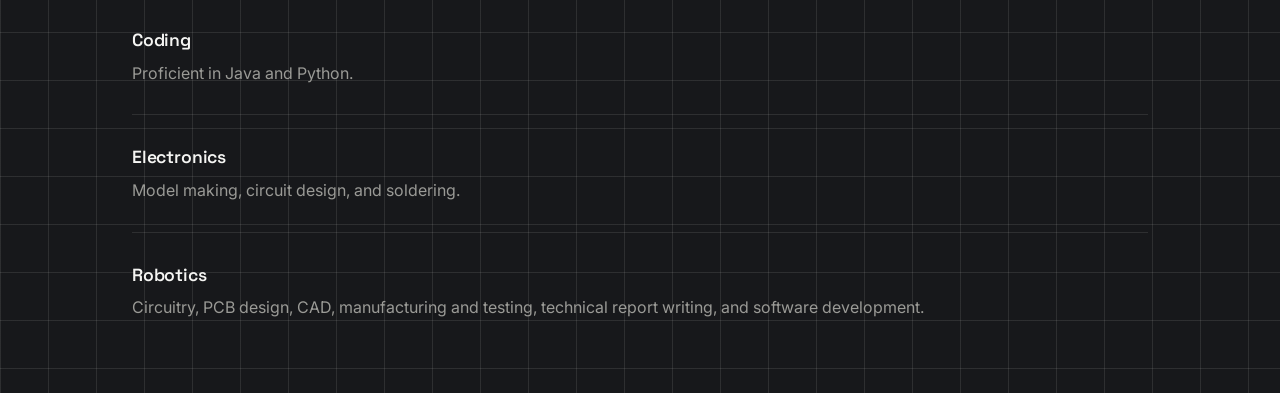
==== commit e2bff8ca: "Add files via upload" ====
--- a/academics.html
+++ b/academics.html
@@ -11,57 +11,143 @@
 </head>
 <body>
 
-<button class="nav-toggle" id="navToggle" aria-label="Open menu" aria-expanded="false">
-  <span></span><span></span><span></span>
-</button>
-
-<nav class="sidebar" id="sidebar">
+<header class="topbar">
   <a class="brand" href="index.html">ADI MENON</a>
-  <a class="sidebar-home" href="index.html">Home</a>
-  <div class="nav-group">
-    <a class="nav-group-heading" href="story.html">My Story</a>
-    <a class="sub-link" href="story.html#spark">The Spark</a>
-    <a class="sub-link" href="story.html#building">Building &amp; Learning</a>
-    <a class="sub-link" href="story.html#breakthrough">The Breakthrough</a>
-    <a class="sub-link" href="story.html#next">What's Next</a>
-  </div>
-  <div class="nav-group">
-    <a class="nav-group-heading active" href="academics.html">Academics</a>
-    <a class="sub-link" href="academics.html#coursework">Coursework</a>
-    <a class="sub-link" href="academics.html#college-courses">College Coursework</a>
-    <a class="sub-link" href="academics.html#skills">Skills</a>
-  </div>
-  <div class="nav-group">
-    <a class="nav-group-heading" href="awards.html">Awards</a>
-    <a class="sub-link" href="awards.html#awards-2026">2026</a>
-    <a class="sub-link" href="awards.html#awards-2025">2025</a>
-    <a class="sub-link" href="awards.html#awards-2024">2024</a>
-    <a class="sub-link" href="awards.html#awards-2023">2023</a>
-    <a class="sub-link" href="awards.html#awards-2022">2022</a>
-  </div>
-  <div class="nav-group">
-    <a class="nav-group-heading" href="robotics.html">Robotics</a>
-    <a class="sub-link" href="robotics.html#role-progression">Role Progression</a>
-    <a class="sub-link" href="robotics.html#competition-results">Competition Results</a>
-  </div>
-  <div class="nav-group">
-    <a class="nav-group-heading" href="projects.html">Projects</a>
-    <a class="sub-link" href="projects.html#project-2026">2026 — Wildfire Robot</a>
-    <a class="sub-link" href="projects.html#project-2025">2025 — Self-Driving Car AI</a>
-    <a class="sub-link" href="projects.html#project-2024">2024 — Sensor Fusion</a>
-    <a class="sub-link" href="projects.html#project-2023">2023 — Ultrasonic Eyes</a>
-    <a class="sub-link" href="projects.html#project-2022">2022 — Flying Drones</a>
-  </div>
-  <div class="nav-group">
-    <a class="nav-group-heading" href="press.html">Press</a>
-  </div>
-  <div class="nav-group">
-    <a class="nav-group-heading" href="community.html">Community</a>
-    <a class="sub-link" href="community.html#volunteering">Volunteering</a>
-    <a class="sub-link" href="community.html#hobbies">Hobbies</a>
-  </div>
-  <a class="sidebar-contact" href="contact.html">Contact</a>
-</nav>
+  <button class="nav-toggle" id="navToggle" aria-label="Open menu" aria-expanded="false">
+    <span></span><span></span><span></span>
+  </button>
+  <nav class="topnav" id="topnav">
+    <a href="index.html">Home</a>
+    <div class="nav-item">
+      <a href="story.html">My Story <span class="caret">&#9662;</span></a>
+      <div class="dropdown-panel">
+        <div class="dropdown-panel-inner">
+          <a class="dropdown-card" href="story.html#spark">
+            <span class="dropdown-card-title">The Spark</span>
+            <span class="dropdown-card-sub">2020–2023 · CZU fire → first robots</span>
+          </a>
+          <a class="dropdown-card" href="story.html#building">
+            <span class="dropdown-card-title">Building &amp; Learning</span>
+            <span class="dropdown-card-sub">2023–2025 · ROV team, AI research</span>
+          </a>
+          <a class="dropdown-card" href="story.html#breakthrough">
+            <span class="dropdown-card-title">The Breakthrough</span>
+            <span class="dropdown-card-sub">2026 · ROV Worlds win, ISEF, Conrad</span>
+          </a>
+          <a class="dropdown-card" href="story.html#next">
+            <span class="dropdown-card-title">What's Next</span>
+            <span class="dropdown-card-sub">Wildfire robot, senior year</span>
+          </a>
+        </div>
+      </div>
+    </div>
+    <div class="nav-item">
+      <a href="academics.html" class="active">Academics <span class="caret">&#9662;</span></a>
+      <div class="dropdown-panel">
+        <div class="dropdown-panel-inner">
+          <a class="dropdown-card" href="academics.html#coursework">
+            <span class="dropdown-card-title">Coursework</span>
+            <span class="dropdown-card-sub">9th–12th grade · GPA 4.34</span>
+          </a>
+          <a class="dropdown-card" href="academics.html#college-courses">
+            <span class="dropdown-card-title">College Coursework</span>
+            <span class="dropdown-card-sub">Stanford, UND, UC Scout</span>
+          </a>
+          <a class="dropdown-card" href="academics.html#skills">
+            <span class="dropdown-card-title">Skills</span>
+            <span class="dropdown-card-sub">Coding, electronics, robotics</span>
+          </a>
+        </div>
+      </div>
+    </div>
+    <div class="nav-item">
+      <a href="awards.html">Awards <span class="caret">&#9662;</span></a>
+      <div class="dropdown-panel">
+        <div class="dropdown-panel-inner">
+          <a class="dropdown-card" href="awards.html#awards-2026">
+            <span class="dropdown-card-title">2026</span>
+            <span class="dropdown-card-sub">ISEF Award, Best in Show, Conrad Innovator</span>
+          </a>
+          <a class="dropdown-card" href="awards.html#awards-2025">
+            <span class="dropdown-card-title">2025</span>
+            <span class="dropdown-card-sub">1st Computer Science, Genius Olympiad</span>
+          </a>
+          <a class="dropdown-card" href="awards.html#awards-2024">
+            <span class="dropdown-card-title">2024</span>
+            <span class="dropdown-card-sub">1st Physics, Yale STEM award</span>
+          </a>
+          <a class="dropdown-card" href="awards.html#awards-2023">
+            <span class="dropdown-card-title">2023</span>
+            <span class="dropdown-card-sub">1st Physics, CSEF 3rd place</span>
+          </a>
+          <a class="dropdown-card" href="awards.html#awards-2022">
+            <span class="dropdown-card-title">2022</span>
+            <span class="dropdown-card-sub">1st Physics, US Metric award</span>
+          </a>
+        </div>
+      </div>
+    </div>
+    <div class="nav-item">
+      <a href="robotics.html">Robotics <span class="caret">&#9662;</span></a>
+      <div class="dropdown-panel">
+        <div class="dropdown-panel-inner">
+          <a class="dropdown-card" href="robotics.html#role-progression">
+            <span class="dropdown-card-title">Role Progression</span>
+            <span class="dropdown-card-sub">Navigator → Circuit Designer → VP Engineering</span>
+          </a>
+          <a class="dropdown-card" href="robotics.html#competition-results">
+            <span class="dropdown-card-title">Competition Results</span>
+            <span class="dropdown-card-sub">1st Worlds 2026, 3rd Worlds 2025</span>
+          </a>
+        </div>
+      </div>
+    </div>
+    <div class="nav-item">
+      <a href="projects.html">Projects <span class="caret">&#9662;</span></a>
+      <div class="dropdown-panel">
+        <div class="dropdown-panel-inner">
+          <a class="dropdown-card" href="projects.html#project-2026">
+            <span class="dropdown-card-title">2026 — Wildfire Robot</span>
+            <span class="dropdown-card-sub">YOLOv8 + sensor fusion, photos &amp; video</span>
+          </a>
+          <a class="dropdown-card" href="projects.html#project-2025">
+            <span class="dropdown-card-title">2025 — Self-Driving Car AI</span>
+            <span class="dropdown-card-sub">ResNet-50 vs. VGG-16</span>
+          </a>
+          <a class="dropdown-card" href="projects.html#project-2024">
+            <span class="dropdown-card-title">2024 — Sensor Fusion</span>
+            <span class="dropdown-card-sub">LiDAR + Ultrasonic + IR</span>
+          </a>
+          <a class="dropdown-card" href="projects.html#project-2023">
+            <span class="dropdown-card-title">2023 — Ultrasonic Eyes</span>
+            <span class="dropdown-card-sub">HC-SR04 accuracy testing</span>
+          </a>
+          <a class="dropdown-card" href="projects.html#project-2022">
+            <span class="dropdown-card-title">2022 — Flying Drones</span>
+            <span class="dropdown-card-sub">First engineering project</span>
+          </a>
+        </div>
+      </div>
+    </div>
+    <a href="press.html">Press</a>
+    <div class="nav-item">
+      <a href="community.html">Community <span class="caret">&#9662;</span></a>
+      <div class="dropdown-panel">
+        <div class="dropdown-panel-inner">
+          <a class="dropdown-card" href="community.html#volunteering">
+            <span class="dropdown-card-title">Volunteering</span>
+            <span class="dropdown-card-sub">Aegis Living, PCS, YouthServe, Teen Kitchen</span>
+          </a>
+          <a class="dropdown-card" href="community.html#hobbies">
+            <span class="dropdown-card-title">Hobbies</span>
+            <span class="dropdown-card-sub">Guitar, woodworking, tennis, cooking</span>
+          </a>
+        </div>
+      </div>
+    </div>
+    <a class="nav-contact" href="contact.html">Contact</a>
+  </nav>
+</header>
 
 <main>
 
--- a/styles.css
+++ b/styles.css
@@ -44,25 +44,22 @@
 }
 
 main {
-  margin-left: 260px;
-}
-
-/* ---------- Sidebar nav (always visible, no dropdowns) ---------- */
-
-.sidebar {
-  position: fixed;
+  margin-left: 0;
+}
+
+/* ---------- Top nav (flat, horizontal) ---------- */
+
+.topbar {
+  position: sticky;
   top: 0;
-  left: 0;
-  bottom: 0;
-  width: 260px;
-  padding: 2.25rem 1.5rem;
-  overflow-y: auto;
+  z-index: 40;
+  display: flex;
+  align-items: center;
+  justify-content: space-between;
+  gap: 1.5rem;
+  padding: 1.2rem 2.5rem;
   background: var(--panel-2);
-  border-right: 1px solid var(--line-dim);
-  z-index: 40;
-  display: flex;
-  flex-direction: column;
-  gap: 1.6rem;
+  border-bottom: 1px solid var(--line-dim);
 }
 
 .brand {
@@ -72,61 +69,50 @@
   letter-spacing: 0.02em;
   text-decoration: none;
   color: var(--white);
-}
-
-.sidebar-home {
-  font-size: 0.9rem;
+  flex-shrink: 0;
+}
+
+.topnav {
+  display: flex;
+  gap: 1.75rem;
+  align-items: center;
+  flex-wrap: wrap;
+}
+
+.topnav a {
+  font-size: 0.85rem;
+  font-weight: 600;
+  letter-spacing: 0.03em;
+  text-transform: uppercase;
   text-decoration: none;
   color: var(--muted);
-  margin-top: -0.6rem;
-}
-
-.sidebar-home:hover,
-.sidebar-home.active { color: var(--white); }
-
-.nav-group {
-  display: flex;
-  flex-direction: column;
-  gap: 0.3rem;
-}
-
-.nav-group-heading {
-  font-family: var(--display);
-  font-size: 0.92rem;
-  font-weight: 600;
-  text-decoration: none;
+  transition: color 0.15s ease;
+  padding-bottom: 3px;
+  border-bottom: 2px solid transparent;
+}
+
+.topnav a:hover { color: var(--white); }
+
+.topnav a.active {
   color: var(--white);
-  margin-bottom: 0.15rem;
-}
-
-.nav-group-heading:hover { color: var(--signal); }
-
-.nav-group-heading.active { color: var(--signal); }
-
-.nav-group a.sub-link {
-  font-size: 0.84rem;
-  text-decoration: none;
-  color: var(--muted);
-  padding: 0.2rem 0 0.2rem 0.15rem;
-  border-left: 2px solid transparent;
-  margin-left: -0.15rem;
-  transition: color 0.15s ease, border-color 0.15s ease;
-}
-
-.nav-group a.sub-link:hover {
-  color: var(--white);
-  border-left-color: var(--signal);
-}
-
-.sidebar-contact {
-  margin-top: auto;
-  font-size: 0.9rem;
-  font-weight: 500;
-  text-decoration: none;
-  color: var(--signal);
-}
-
-.sidebar-contact:hover { color: #FF8557; }
+  border-bottom-color: var(--signal);
+}
+
+.caret {
+  display: inline-block;
+  font-size: 0.65em;
+  margin-left: 0.2rem;
+  transition: transform 0.15s ease, color 0.15s ease;
+}
+
+.nav-item.open .caret {
+  color: var(--signal);
+  transform: rotate(180deg);
+}
+
+.nav-contact {
+  color: var(--signal) !important;
+}
 
 .nav-toggle {
   display: none;
@@ -626,14 +612,31 @@
 }
 
 @media (max-width: 880px) {
-  .sidebar {
-    transform: translateX(-100%);
+  .topnav {
+    position: fixed;
+    top: 61px;
+    left: 0;
+    right: 0;
+    flex-direction: column;
+    align-items: flex-start;
+    gap: 0;
+    background: var(--panel-2);
+    border-bottom: 1px solid var(--line-dim);
+    transform: translateY(-150%);
     transition: transform 0.2s ease;
-    box-shadow: 4px 0 20px rgba(0,0,0,0.4);
-  }
-
-  .sidebar.open {
-    transform: translateX(0);
+    padding: 0.5rem 2rem 1rem;
+    max-height: calc(100vh - 61px);
+    overflow-y: auto;
+  }
+
+  .topnav.open {
+    transform: translateY(0);
+  }
+
+  .topnav a {
+    width: 100%;
+    padding: 0.75rem 0;
+    border-bottom: 1px solid var(--line-dim);
   }
 
   .nav-toggle {
@@ -641,28 +644,111 @@
     flex-direction: column;
     justify-content: center;
     gap: 4px;
-    position: fixed;
-    top: 1.1rem;
-    left: 1.1rem;
-    z-index: 60;
-    width: 38px;
-    height: 38px;
-    border-radius: 4px;
+    width: 34px;
+    height: 34px;
     border: 1px solid var(--line-dim);
-    background: var(--panel-2);
+    background: transparent;
     cursor: pointer;
     align-items: center;
   }
 
   .nav-toggle span {
-    width: 18px;
+    width: 16px;
     height: 2px;
     background: var(--white);
   }
-
-  main {
-    margin-left: 0;
-    padding-top: 3.5rem;
+}
+
+/* ---------- Nav dropdowns (hover with delay on desktop, tap on mobile) ---------- */
+
+.nav-item {
+  position: relative;
+  display: flex;
+  align-items: center;
+}
+
+.dropdown-panel {
+  display: none;
+  position: absolute;
+  top: 100%;
+  left: 0;
+  margin-top: 0;
+  padding-top: 0.9rem;
+  min-width: 300px;
+  z-index: 60;
+}
+
+.dropdown-panel-inner {
+  background: var(--panel);
+  border: 1px solid var(--line-dim);
+  padding: 0.5rem;
+  display: flex;
+  flex-direction: column;
+  gap: 0.15rem;
+  box-shadow: 0 12px 24px rgba(0,0,0,0.35);
+}
+
+.nav-item.open .dropdown-panel {
+  display: block;
+}
+
+a.dropdown-card {
+  display: flex;
+  flex-direction: column;
+  gap: 0.15rem;
+  text-decoration: none;
+  padding: 0.65rem 0.75rem;
+  border-radius: 2px;
+  border-bottom: none;
+  text-transform: none;
+  letter-spacing: normal;
+  font-weight: 400;
+  transition: background 0.12s ease;
+}
+
+a.dropdown-card:hover,
+a.dropdown-card:focus {
+  background: var(--panel-2);
+  color: inherit;
+}
+
+.dropdown-card-title {
+  font-size: 0.88rem;
+  font-weight: 500;
+  color: var(--white);
+}
+
+.dropdown-card-sub {
+  font-family: var(--mono);
+  font-size: 0.72rem;
+  color: var(--muted);
+}
+
+@media (max-width: 880px) {
+  .nav-item {
+    flex-direction: column;
+    align-items: flex-start;
+    width: 100%;
+  }
+
+  .dropdown-panel {
+    display: none;
+    position: static;
+    padding-top: 0;
+    width: 100%;
+  }
+
+  .nav-item.open .dropdown-panel {
+    display: block;
+  }
+
+  .dropdown-panel-inner {
+    border: none;
+    border-left: 2px solid var(--line-dim);
+    background: transparent;
+    box-shadow: none;
+    padding: 0.25rem 0 0.5rem 0.75rem;
+    margin-left: 0.2rem;
   }
 }
 
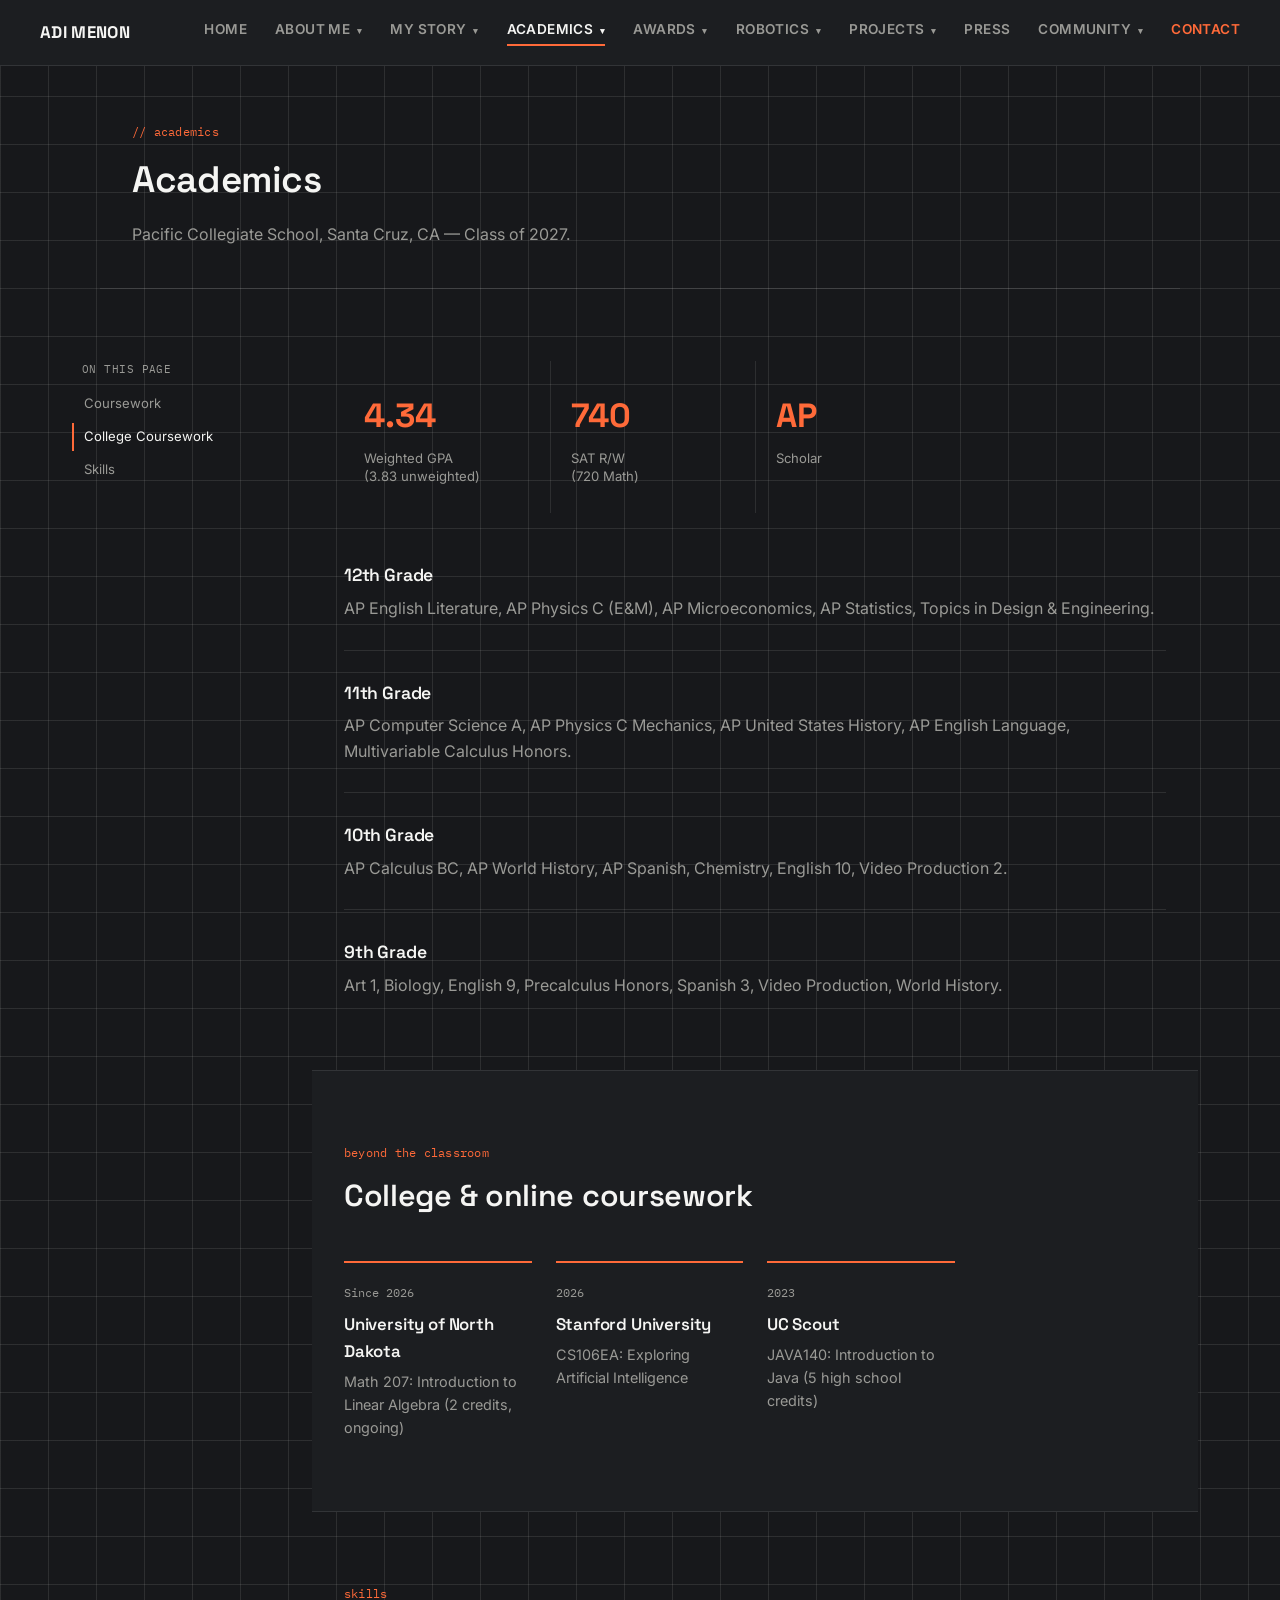
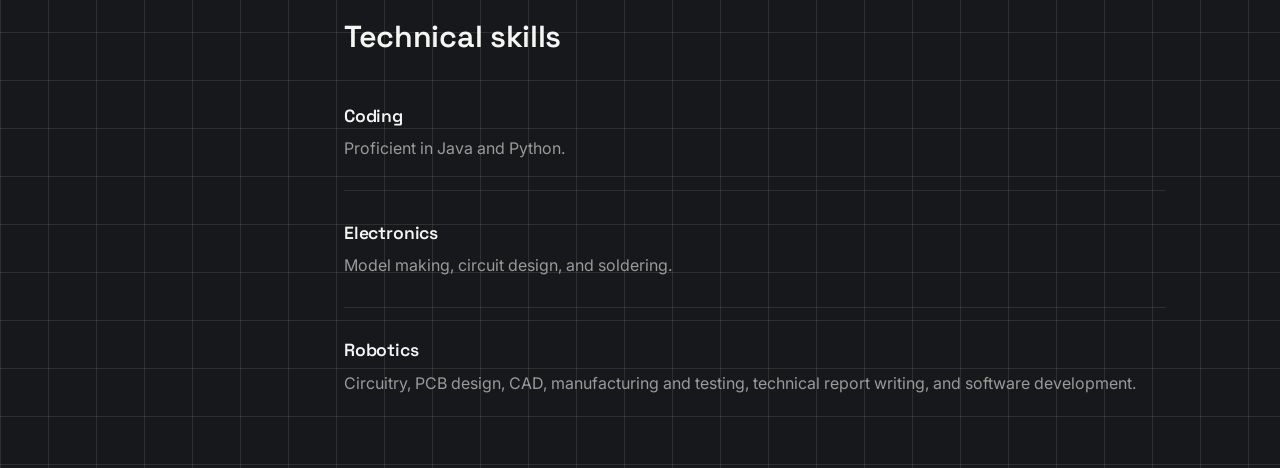
==== commit 124088dd: "Add files via upload" ====
--- a/academics.html
+++ b/academics.html
@@ -19,6 +19,33 @@
   <nav class="topnav" id="topnav">
     <a href="index.html">Home</a>
     <div class="nav-item">
+      <a href="about.html">About Me <span class="caret">&#9662;</span></a>
+      <div class="dropdown-panel">
+        <div class="dropdown-panel-inner">
+          <a class="dropdown-card" href="about.html#passion-for-robotics">
+            <span class="dropdown-card-title">Passion for Robotics</span>
+            <span class="dropdown-card-sub">Firefighting robot build</span>
+          </a>
+          <a class="dropdown-card" href="about.html#empathy-and-teamwork">
+            <span class="dropdown-card-title">Empathy &amp; Teamwork</span>
+            <span class="dropdown-card-sub">MBARI conflict resolution</span>
+          </a>
+          <a class="dropdown-card" href="about.html#tenacious-learning">
+            <span class="dropdown-card-title">Tenacious Learning</span>
+            <span class="dropdown-card-sub">Teaching myself computer vision</span>
+          </a>
+          <a class="dropdown-card" href="about.html#hands-on-experimentation">
+            <span class="dropdown-card-title">Hands-On Experimentation</span>
+            <span class="dropdown-card-sub">4+ years perfecting avocado toast</span>
+          </a>
+          <a class="dropdown-card" href="about.html#curiosity-in-machines">
+            <span class="dropdown-card-title">Curiosity in Machines</span>
+            <span class="dropdown-card-sub">Cars, drones, Maker Faire</span>
+          </a>
+        </div>
+      </div>
+    </div>
+    <div class="nav-item">
       <a href="story.html">My Story <span class="caret">&#9662;</span></a>
       <div class="dropdown-panel">
         <div class="dropdown-panel-inner">
@@ -157,7 +184,17 @@
     <p>Pacific Collegiate School, Santa Cruz, CA — Class of 2027.</p>
   </section>
 
-  <section class="block" id="coursework">
+  
+<div class="page-shell">
+  <aside class="page-toc">
+    <span class="page-toc-label">On this page</span>
+    <a href="#coursework">Coursework</a>
+    <a href="#college-courses">College Coursework</a>
+    <a href="#skills">Skills</a>
+  </aside>
+  <div class="page-main">
+
+<section class="block" id="coursework">
     <div class="stat-strip" style="border: none; padding: 0 0 3rem;">
       <div class="stat" style="border-left: none;">
         <span class="stat-num">4.34</span>
@@ -238,6 +275,10 @@
     </div>
   </section>
 
+  </div>
+</div>
+
+
 </main>
 
 <script src="script.js"></script>
--- a/styles.css
+++ b/styles.css
@@ -136,6 +136,85 @@
   color: var(--muted);
   max-width: 60ch;
   margin: 0;
+}
+
+/* ---------- Page shell (content + on-this-page TOC) ---------- */
+
+.page-shell {
+  max-width: 1180px;
+  margin: 0 auto;
+  padding: 0 2rem;
+  display: flex;
+  gap: 2.5rem;
+  align-items: flex-start;
+}
+
+.page-toc {
+  flex: 0 0 190px;
+  position: sticky;
+  top: 90px;
+  display: flex;
+  flex-direction: column;
+  gap: 0.35rem;
+  padding-top: 4.5rem;
+}
+
+.page-toc-label {
+  font-family: var(--mono);
+  font-size: 0.7rem;
+  color: var(--muted);
+  margin-bottom: 0.4rem;
+  text-transform: uppercase;
+  letter-spacing: 0.04em;
+}
+
+.page-toc a {
+  font-size: 0.82rem;
+  color: var(--muted);
+  text-decoration: none;
+  padding: 0.3rem 0 0.3rem 0.65rem;
+  border-left: 2px solid transparent;
+  margin-left: -0.65rem;
+  transition: color 0.15s ease, border-color 0.15s ease;
+  line-height: 1.35;
+}
+
+.page-toc a:hover {
+  color: var(--white);
+  border-left-color: var(--line-dim);
+}
+
+.page-toc a.active {
+  color: var(--white);
+  border-left-color: var(--signal);
+}
+
+.page-main {
+  flex: 1;
+  min-width: 0;
+}
+
+.page-main .block,
+.page-main .chapter {
+  max-width: 100%;
+  margin: 0;
+}
+
+@media (max-width: 1080px) {
+  .page-toc {
+    display: none;
+  }
+
+  .page-shell {
+    display: block;
+    padding: 0;
+  }
+
+  .page-main .block,
+  .page-main .chapter {
+    max-width: 1080px;
+    margin: 0 auto;
+  }
 }
 
 /* ---------- Hero (home only) ---------- */
@@ -669,23 +748,20 @@
 
 .dropdown-panel {
   display: none;
-  position: absolute;
-  top: 100%;
+  position: fixed;
+  top: 61px;
   left: 0;
-  margin-top: 0;
-  padding-top: 0.9rem;
-  min-width: 300px;
+  right: 0;
   z-index: 60;
 }
 
 .dropdown-panel-inner {
-  background: var(--panel);
-  border: 1px solid var(--line-dim);
-  padding: 0.5rem;
+  background: var(--panel-2);
+  padding: 1rem 2.5rem 1.5rem;
   display: flex;
   flex-direction: column;
-  gap: 0.15rem;
-  box-shadow: 0 12px 24px rgba(0,0,0,0.35);
+  gap: 0;
+  border-top: 1px solid var(--line-dim);
 }
 
 .nav-item.open .dropdown-panel {
@@ -693,35 +769,24 @@
 }
 
 a.dropdown-card {
-  display: flex;
-  flex-direction: column;
-  gap: 0.15rem;
+  display: block;
   text-decoration: none;
-  padding: 0.65rem 0.75rem;
-  border-radius: 2px;
-  border-bottom: none;
-  text-transform: none;
-  letter-spacing: normal;
-  font-weight: 400;
-  transition: background 0.12s ease;
+  padding: 0.7rem 0;
+  font-size: 0.85rem;
+  font-weight: 600;
+  letter-spacing: 0.03em;
+  text-transform: uppercase;
+  color: var(--white);
+  transition: color 0.12s ease;
 }
 
 a.dropdown-card:hover,
 a.dropdown-card:focus {
-  background: var(--panel-2);
-  color: inherit;
-}
-
-.dropdown-card-title {
-  font-size: 0.88rem;
-  font-weight: 500;
-  color: var(--white);
+  color: var(--signal);
 }
 
 .dropdown-card-sub {
-  font-family: var(--mono);
-  font-size: 0.72rem;
-  color: var(--muted);
+  display: none;
 }
 
 @media (max-width: 880px) {
@@ -734,7 +799,6 @@
   .dropdown-panel {
     display: none;
     position: static;
-    padding-top: 0;
     width: 100%;
   }
 
@@ -743,12 +807,16 @@
   }
 
   .dropdown-panel-inner {
-    border: none;
+    border-top: none;
     border-left: 2px solid var(--line-dim);
     background: transparent;
-    box-shadow: none;
     padding: 0.25rem 0 0.5rem 0.75rem;
     margin-left: 0.2rem;
+  }
+
+  a.dropdown-card {
+    padding: 0.5rem 0;
+    font-size: 0.8rem;
   }
 }
 
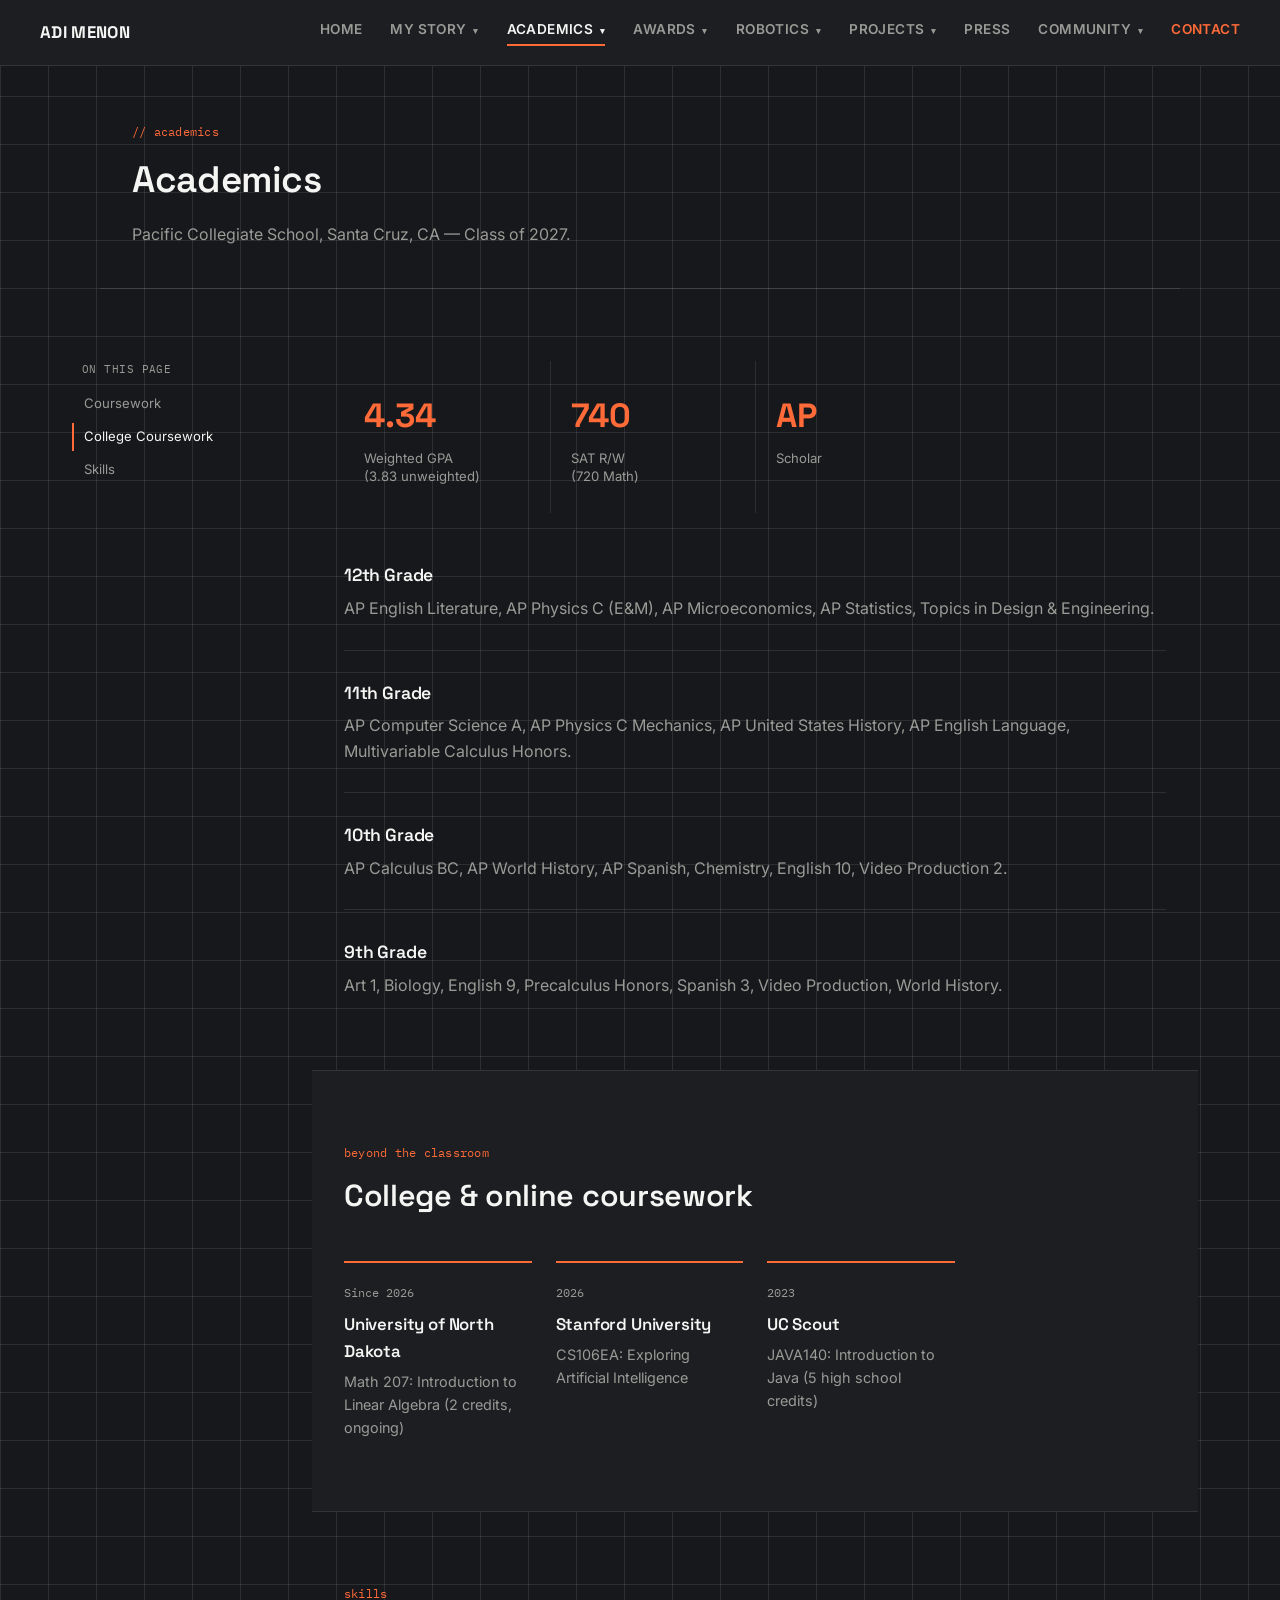
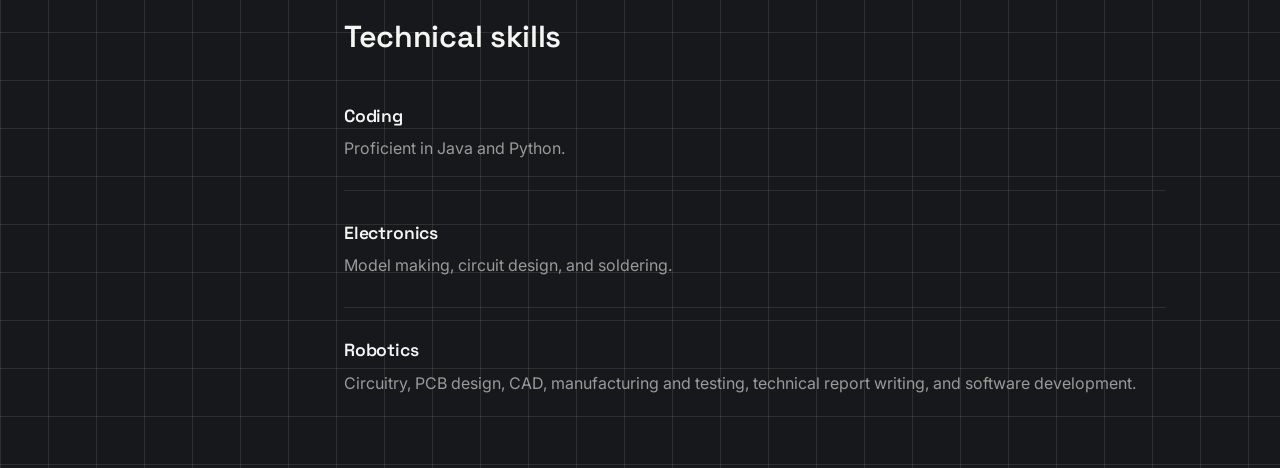
==== commit e7e3d603: "Add files via upload" ====
--- a/academics.html
+++ b/academics.html
@@ -19,33 +19,6 @@
   <nav class="topnav" id="topnav">
     <a href="index.html">Home</a>
     <div class="nav-item">
-      <a href="about.html">About Me <span class="caret">&#9662;</span></a>
-      <div class="dropdown-panel">
-        <div class="dropdown-panel-inner">
-          <a class="dropdown-card" href="about.html#passion-for-robotics">
-            <span class="dropdown-card-title">Passion for Robotics</span>
-            <span class="dropdown-card-sub">Firefighting robot build</span>
-          </a>
-          <a class="dropdown-card" href="about.html#empathy-and-teamwork">
-            <span class="dropdown-card-title">Empathy &amp; Teamwork</span>
-            <span class="dropdown-card-sub">MBARI conflict resolution</span>
-          </a>
-          <a class="dropdown-card" href="about.html#tenacious-learning">
-            <span class="dropdown-card-title">Tenacious Learning</span>
-            <span class="dropdown-card-sub">Teaching myself computer vision</span>
-          </a>
-          <a class="dropdown-card" href="about.html#hands-on-experimentation">
-            <span class="dropdown-card-title">Hands-On Experimentation</span>
-            <span class="dropdown-card-sub">4+ years perfecting avocado toast</span>
-          </a>
-          <a class="dropdown-card" href="about.html#curiosity-in-machines">
-            <span class="dropdown-card-title">Curiosity in Machines</span>
-            <span class="dropdown-card-sub">Cars, drones, Maker Faire</span>
-          </a>
-        </div>
-      </div>
-    </div>
-    <div class="nav-item">
       <a href="story.html">My Story <span class="caret">&#9662;</span></a>
       <div class="dropdown-panel">
         <div class="dropdown-panel-inner">
@@ -64,6 +37,22 @@
           <a class="dropdown-card" href="story.html#next">
             <span class="dropdown-card-title">What's Next</span>
             <span class="dropdown-card-sub">Wildfire robot, senior year</span>
+          </a>
+          <a class="dropdown-card" href="story.html#curiosity-in-machines">
+            <span class="dropdown-card-title">Curiosity in Machines</span>
+            <span class="dropdown-card-sub">Cars, drones, Maker Faire</span>
+          </a>
+          <a class="dropdown-card" href="story.html#tenacious-learning">
+            <span class="dropdown-card-title">Tenacious Learning</span>
+            <span class="dropdown-card-sub">Teaching myself computer vision</span>
+          </a>
+          <a class="dropdown-card" href="story.html#passion-for-robotics">
+            <span class="dropdown-card-title">Passion for Robotics</span>
+            <span class="dropdown-card-sub">Firefighting robot build</span>
+          </a>
+          <a class="dropdown-card" href="story.html#hands-on-experimentation">
+            <span class="dropdown-card-title">Hands-On Experimentation</span>
+            <span class="dropdown-card-sub">4+ years perfecting avocado toast</span>
           </a>
         </div>
       </div>
--- a/styles.css
+++ b/styles.css
@@ -748,20 +748,29 @@
 
 .dropdown-panel {
   display: none;
-  position: fixed;
-  top: 61px;
+  position: absolute;
+  top: 100%;
   left: 0;
+  min-width: 260px;
+  z-index: 60;
+}
+
+.dropdown-panel.align-right {
+  left: auto;
   right: 0;
-  z-index: 60;
 }
 
 .dropdown-panel-inner {
   background: var(--panel-2);
-  padding: 1rem 2.5rem 1.5rem;
+  padding: 0.6rem 1.1rem;
   display: flex;
   flex-direction: column;
   gap: 0;
-  border-top: 1px solid var(--line-dim);
+  border-top: 3px solid var(--signal);
+  border-left: 1px solid var(--line-dim);
+  border-right: 1px solid var(--line-dim);
+  border-bottom: 1px solid var(--line-dim);
+  box-shadow: 0 16px 32px rgba(0,0,0,0.4);
 }
 
 .nav-item.open .dropdown-panel {
@@ -771,13 +780,18 @@
 a.dropdown-card {
   display: block;
   text-decoration: none;
-  padding: 0.7rem 0;
-  font-size: 0.85rem;
+  padding: 0.6rem 0;
+  font-size: 0.8rem;
   font-weight: 600;
   letter-spacing: 0.03em;
   text-transform: uppercase;
   color: var(--white);
+  border-bottom: 1px solid var(--line-dim);
   transition: color 0.12s ease;
+}
+
+a.dropdown-card:last-child {
+  border-bottom: none;
 }
 
 a.dropdown-card:hover,
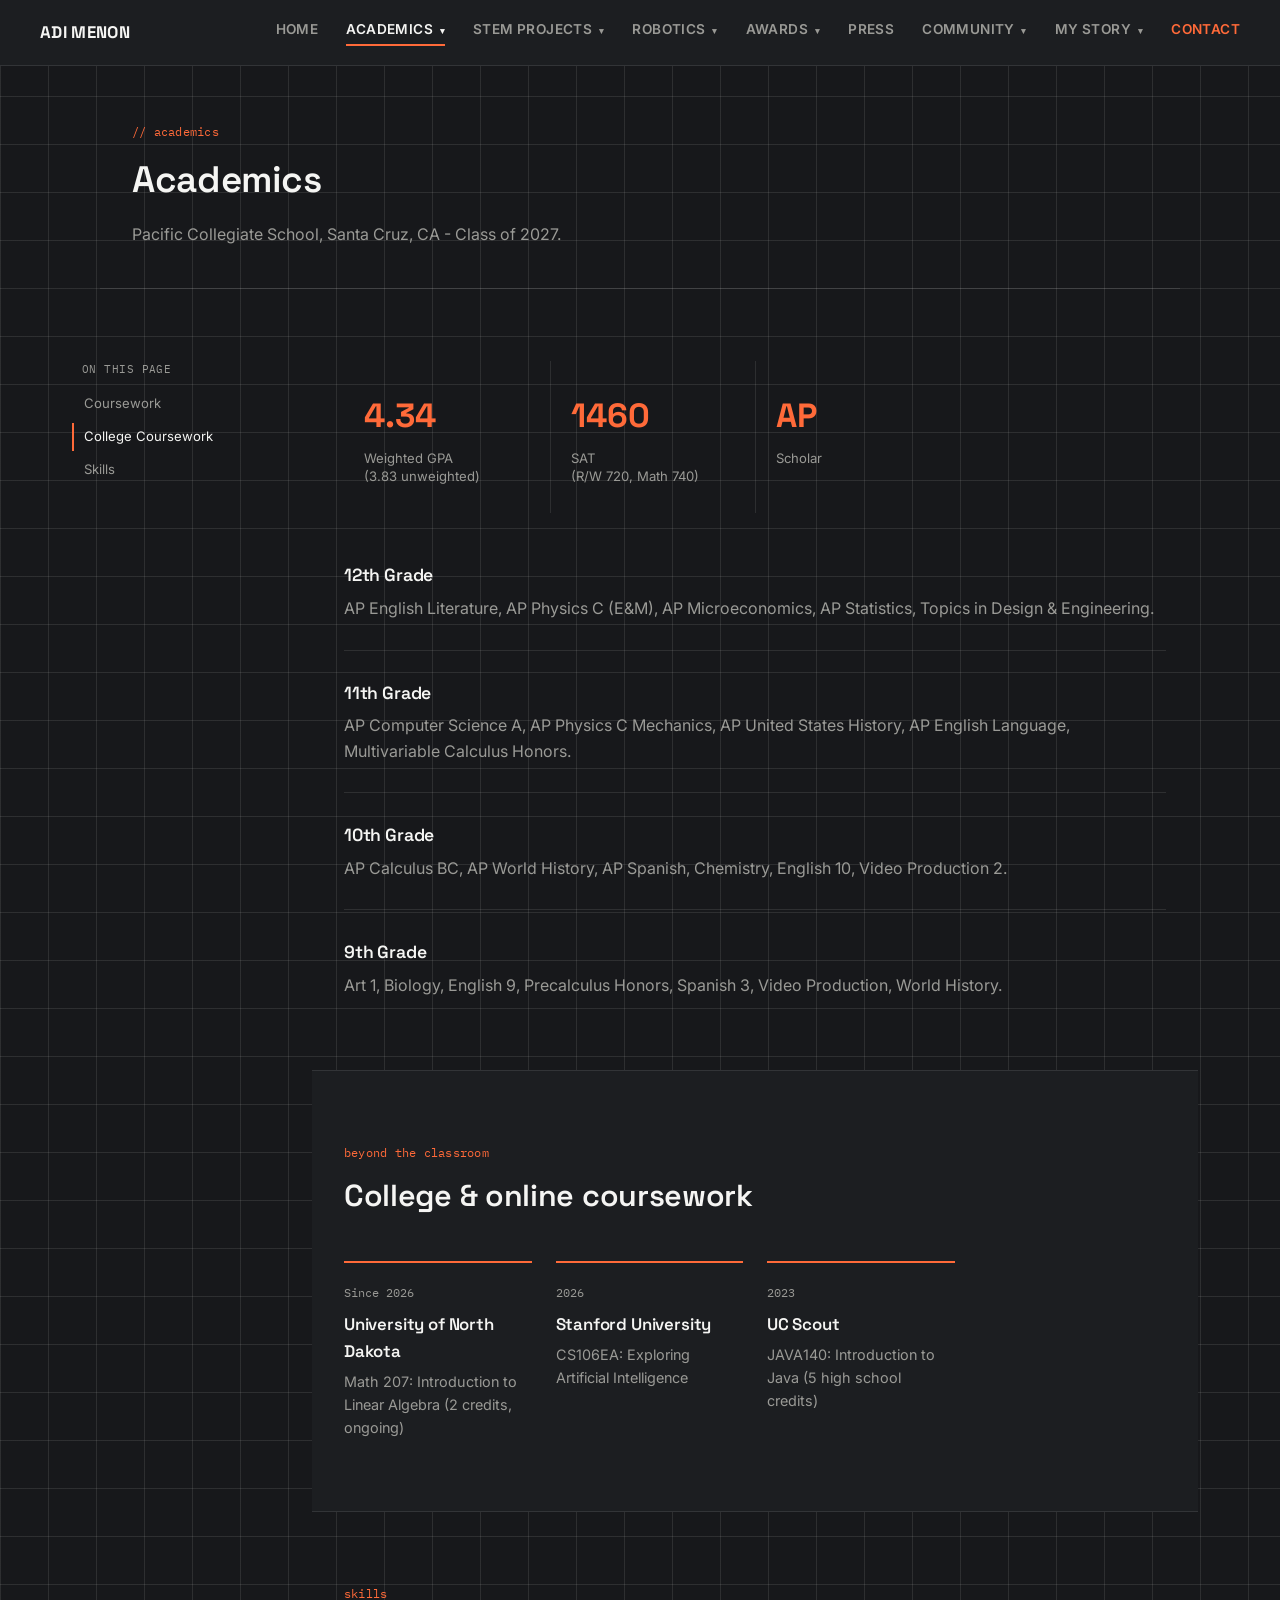
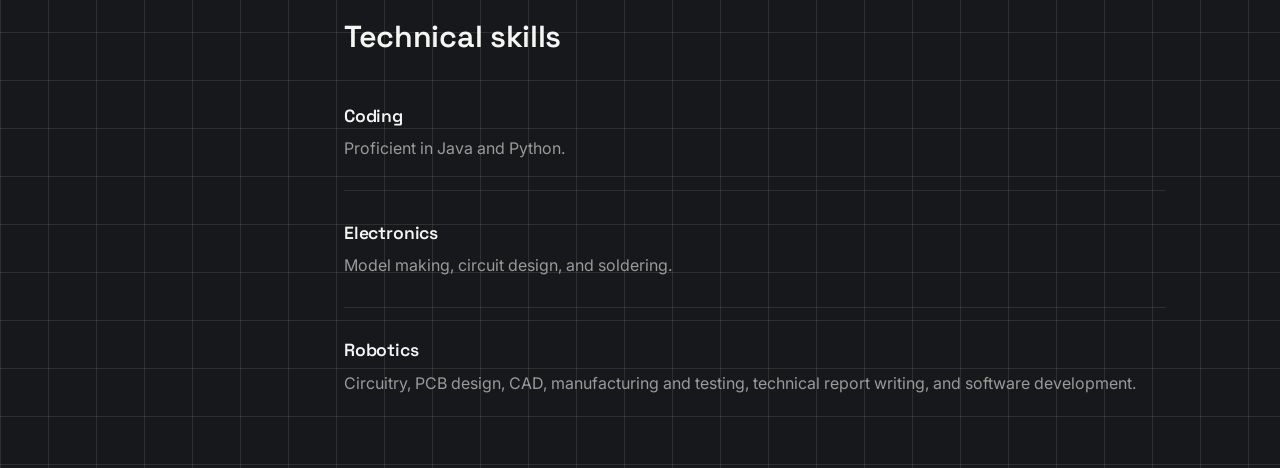
==== commit df53e7d2: "Add files via upload" ====
--- a/academics.html
+++ b/academics.html
@@ -3,7 +3,7 @@
 <head>
 <meta charset="UTF-8">
 <meta name="viewport" content="width=device-width, initial-scale=1.0">
-<title>Academics — Adi Menon</title>
+<title>Academics - Adi Menon</title>
 <link rel="preconnect" href="https://fonts.googleapis.com">
 <link rel="preconnect" href="https://fonts.gstatic.com" crossorigin>
 <link href="https://fonts.googleapis.com/css2?family=Space+Grotesk:wght@500;600;700&family=Inter:wght@400;500;600&family=IBM+Plex+Mono:wght@500&display=swap" rel="stylesheet">
@@ -19,6 +19,110 @@
   <nav class="topnav" id="topnav">
     <a href="index.html">Home</a>
     <div class="nav-item">
+      <a href="academics.html" class="active">Academics <span class="caret">&#9662;</span></a>
+      <div class="dropdown-panel">
+        <div class="dropdown-panel-inner">
+          <a class="dropdown-card" href="academics.html#coursework">
+            <span class="dropdown-card-title">Coursework</span>
+            <span class="dropdown-card-sub">9th–12th grade · GPA 4.34</span>
+          </a>
+          <a class="dropdown-card" href="academics.html#college-courses">
+            <span class="dropdown-card-title">College Coursework</span>
+            <span class="dropdown-card-sub">Stanford, UND, UC Scout</span>
+          </a>
+          <a class="dropdown-card" href="academics.html#skills">
+            <span class="dropdown-card-title">Skills</span>
+            <span class="dropdown-card-sub">Coding, electronics, robotics</span>
+          </a>
+        </div>
+      </div>
+    </div>
+    <div class="nav-item">
+      <a href="projects.html">STEM Projects <span class="caret">&#9662;</span></a>
+      <div class="dropdown-panel">
+        <div class="dropdown-panel-inner">
+          <a class="dropdown-card" href="projects.html#project-2026">
+            <span class="dropdown-card-title">2026 - Wildfire Robot</span>
+            <span class="dropdown-card-sub">YOLOv8 + sensor fusion, photos &amp; video</span>
+          </a>
+          <a class="dropdown-card" href="projects.html#project-2025">
+            <span class="dropdown-card-title">2025 - Self-Driving Car AI</span>
+            <span class="dropdown-card-sub">ResNet-50 vs. VGG-16</span>
+          </a>
+          <a class="dropdown-card" href="projects.html#project-2024">
+            <span class="dropdown-card-title">2024 - Sensor Fusion</span>
+            <span class="dropdown-card-sub">LiDAR + Ultrasonic + IR</span>
+          </a>
+          <a class="dropdown-card" href="projects.html#project-2023">
+            <span class="dropdown-card-title">2023 - Ultrasonic Eyes</span>
+            <span class="dropdown-card-sub">HC-SR04 accuracy testing</span>
+          </a>
+          <a class="dropdown-card" href="projects.html#project-2022">
+            <span class="dropdown-card-title">2022 - Flying Drones</span>
+            <span class="dropdown-card-sub">First engineering project</span>
+          </a>
+        </div>
+      </div>
+    </div>
+    <div class="nav-item">
+      <a href="robotics.html">Robotics <span class="caret">&#9662;</span></a>
+      <div class="dropdown-panel">
+        <div class="dropdown-panel-inner">
+          <a class="dropdown-card" href="robotics.html#role-progression">
+            <span class="dropdown-card-title">Role Progression</span>
+            <span class="dropdown-card-sub">Navigator → Circuit Designer → VP Engineering</span>
+          </a>
+          <a class="dropdown-card" href="robotics.html#competition-results">
+            <span class="dropdown-card-title">Competition Results</span>
+            <span class="dropdown-card-sub">1st Worlds 2026, 3rd Worlds 2025</span>
+          </a>
+        </div>
+      </div>
+    </div>
+    <div class="nav-item">
+      <a href="awards.html">Awards <span class="caret">&#9662;</span></a>
+      <div class="dropdown-panel">
+        <div class="dropdown-panel-inner">
+          <a class="dropdown-card" href="awards.html#awards-2026">
+            <span class="dropdown-card-title">2026</span>
+            <span class="dropdown-card-sub">ISEF Award, Best in Show, Conrad Innovator</span>
+          </a>
+          <a class="dropdown-card" href="awards.html#awards-2025">
+            <span class="dropdown-card-title">2025</span>
+            <span class="dropdown-card-sub">1st Computer Science, Genius Olympiad</span>
+          </a>
+          <a class="dropdown-card" href="awards.html#awards-2024">
+            <span class="dropdown-card-title">2024</span>
+            <span class="dropdown-card-sub">1st Physics, Yale STEM award</span>
+          </a>
+          <a class="dropdown-card" href="awards.html#awards-2023">
+            <span class="dropdown-card-title">2023</span>
+            <span class="dropdown-card-sub">1st Physics, CSEF 3rd place</span>
+          </a>
+          <a class="dropdown-card" href="awards.html#awards-2022">
+            <span class="dropdown-card-title">2022</span>
+            <span class="dropdown-card-sub">1st Physics, US Metric award</span>
+          </a>
+        </div>
+      </div>
+    </div>
+    <a href="press.html">Press</a>
+    <div class="nav-item">
+      <a href="community.html">Community <span class="caret">&#9662;</span></a>
+      <div class="dropdown-panel">
+        <div class="dropdown-panel-inner">
+          <a class="dropdown-card" href="community.html#volunteering">
+            <span class="dropdown-card-title">Volunteering</span>
+            <span class="dropdown-card-sub">Aegis Living, PCS, YouthServe, Teen Kitchen</span>
+          </a>
+          <a class="dropdown-card" href="community.html#hobbies">
+            <span class="dropdown-card-title">Hobbies</span>
+            <span class="dropdown-card-sub">Guitar, woodworking, tennis, cooking</span>
+          </a>
+        </div>
+      </div>
+    </div>
+    <div class="nav-item">
       <a href="story.html">My Story <span class="caret">&#9662;</span></a>
       <div class="dropdown-panel">
         <div class="dropdown-panel-inner">
@@ -57,110 +161,6 @@
         </div>
       </div>
     </div>
-    <div class="nav-item">
-      <a href="academics.html" class="active">Academics <span class="caret">&#9662;</span></a>
-      <div class="dropdown-panel">
-        <div class="dropdown-panel-inner">
-          <a class="dropdown-card" href="academics.html#coursework">
-            <span class="dropdown-card-title">Coursework</span>
-            <span class="dropdown-card-sub">9th–12th grade · GPA 4.34</span>
-          </a>
-          <a class="dropdown-card" href="academics.html#college-courses">
-            <span class="dropdown-card-title">College Coursework</span>
-            <span class="dropdown-card-sub">Stanford, UND, UC Scout</span>
-          </a>
-          <a class="dropdown-card" href="academics.html#skills">
-            <span class="dropdown-card-title">Skills</span>
-            <span class="dropdown-card-sub">Coding, electronics, robotics</span>
-          </a>
-        </div>
-      </div>
-    </div>
-    <div class="nav-item">
-      <a href="awards.html">Awards <span class="caret">&#9662;</span></a>
-      <div class="dropdown-panel">
-        <div class="dropdown-panel-inner">
-          <a class="dropdown-card" href="awards.html#awards-2026">
-            <span class="dropdown-card-title">2026</span>
-            <span class="dropdown-card-sub">ISEF Award, Best in Show, Conrad Innovator</span>
-          </a>
-          <a class="dropdown-card" href="awards.html#awards-2025">
-            <span class="dropdown-card-title">2025</span>
-            <span class="dropdown-card-sub">1st Computer Science, Genius Olympiad</span>
-          </a>
-          <a class="dropdown-card" href="awards.html#awards-2024">
-            <span class="dropdown-card-title">2024</span>
-            <span class="dropdown-card-sub">1st Physics, Yale STEM award</span>
-          </a>
-          <a class="dropdown-card" href="awards.html#awards-2023">
-            <span class="dropdown-card-title">2023</span>
-            <span class="dropdown-card-sub">1st Physics, CSEF 3rd place</span>
-          </a>
-          <a class="dropdown-card" href="awards.html#awards-2022">
-            <span class="dropdown-card-title">2022</span>
-            <span class="dropdown-card-sub">1st Physics, US Metric award</span>
-          </a>
-        </div>
-      </div>
-    </div>
-    <div class="nav-item">
-      <a href="robotics.html">Robotics <span class="caret">&#9662;</span></a>
-      <div class="dropdown-panel">
-        <div class="dropdown-panel-inner">
-          <a class="dropdown-card" href="robotics.html#role-progression">
-            <span class="dropdown-card-title">Role Progression</span>
-            <span class="dropdown-card-sub">Navigator → Circuit Designer → VP Engineering</span>
-          </a>
-          <a class="dropdown-card" href="robotics.html#competition-results">
-            <span class="dropdown-card-title">Competition Results</span>
-            <span class="dropdown-card-sub">1st Worlds 2026, 3rd Worlds 2025</span>
-          </a>
-        </div>
-      </div>
-    </div>
-    <div class="nav-item">
-      <a href="projects.html">Projects <span class="caret">&#9662;</span></a>
-      <div class="dropdown-panel">
-        <div class="dropdown-panel-inner">
-          <a class="dropdown-card" href="projects.html#project-2026">
-            <span class="dropdown-card-title">2026 — Wildfire Robot</span>
-            <span class="dropdown-card-sub">YOLOv8 + sensor fusion, photos &amp; video</span>
-          </a>
-          <a class="dropdown-card" href="projects.html#project-2025">
-            <span class="dropdown-card-title">2025 — Self-Driving Car AI</span>
-            <span class="dropdown-card-sub">ResNet-50 vs. VGG-16</span>
-          </a>
-          <a class="dropdown-card" href="projects.html#project-2024">
-            <span class="dropdown-card-title">2024 — Sensor Fusion</span>
-            <span class="dropdown-card-sub">LiDAR + Ultrasonic + IR</span>
-          </a>
-          <a class="dropdown-card" href="projects.html#project-2023">
-            <span class="dropdown-card-title">2023 — Ultrasonic Eyes</span>
-            <span class="dropdown-card-sub">HC-SR04 accuracy testing</span>
-          </a>
-          <a class="dropdown-card" href="projects.html#project-2022">
-            <span class="dropdown-card-title">2022 — Flying Drones</span>
-            <span class="dropdown-card-sub">First engineering project</span>
-          </a>
-        </div>
-      </div>
-    </div>
-    <a href="press.html">Press</a>
-    <div class="nav-item">
-      <a href="community.html">Community <span class="caret">&#9662;</span></a>
-      <div class="dropdown-panel">
-        <div class="dropdown-panel-inner">
-          <a class="dropdown-card" href="community.html#volunteering">
-            <span class="dropdown-card-title">Volunteering</span>
-            <span class="dropdown-card-sub">Aegis Living, PCS, YouthServe, Teen Kitchen</span>
-          </a>
-          <a class="dropdown-card" href="community.html#hobbies">
-            <span class="dropdown-card-title">Hobbies</span>
-            <span class="dropdown-card-sub">Guitar, woodworking, tennis, cooking</span>
-          </a>
-        </div>
-      </div>
-    </div>
     <a class="nav-contact" href="contact.html">Contact</a>
   </nav>
 </header>
@@ -170,7 +170,7 @@
   <section class="page-header">
     <span class="eyebrow-mono">// academics</span>
     <h1>Academics</h1>
-    <p>Pacific Collegiate School, Santa Cruz, CA — Class of 2027.</p>
+    <p>Pacific Collegiate School, Santa Cruz, CA - Class of 2027.</p>
   </section>
 
   
@@ -190,8 +190,8 @@
         <span class="stat-label">Weighted GPA<br>(3.83 unweighted)</span>
       </div>
       <div class="stat">
-        <span class="stat-num">740</span>
-        <span class="stat-label">SAT R/W<br>(720 Math)</span>
+        <span class="stat-num">1460</span>
+        <span class="stat-label">SAT<br>(R/W 720, Math 740)</span>
       </div>
       <div class="stat">
         <span class="stat-num">AP</span>
--- a/styles.css
+++ b/styles.css
@@ -385,6 +385,15 @@
   display: flex;
   flex-direction: column;
   gap: 0.4rem;
+}
+
+a.award-card {
+  text-decoration: none;
+  transition: background 0.15s ease;
+}
+
+a.award-card:hover {
+  background: var(--panel);
 }
 
 .award-year {
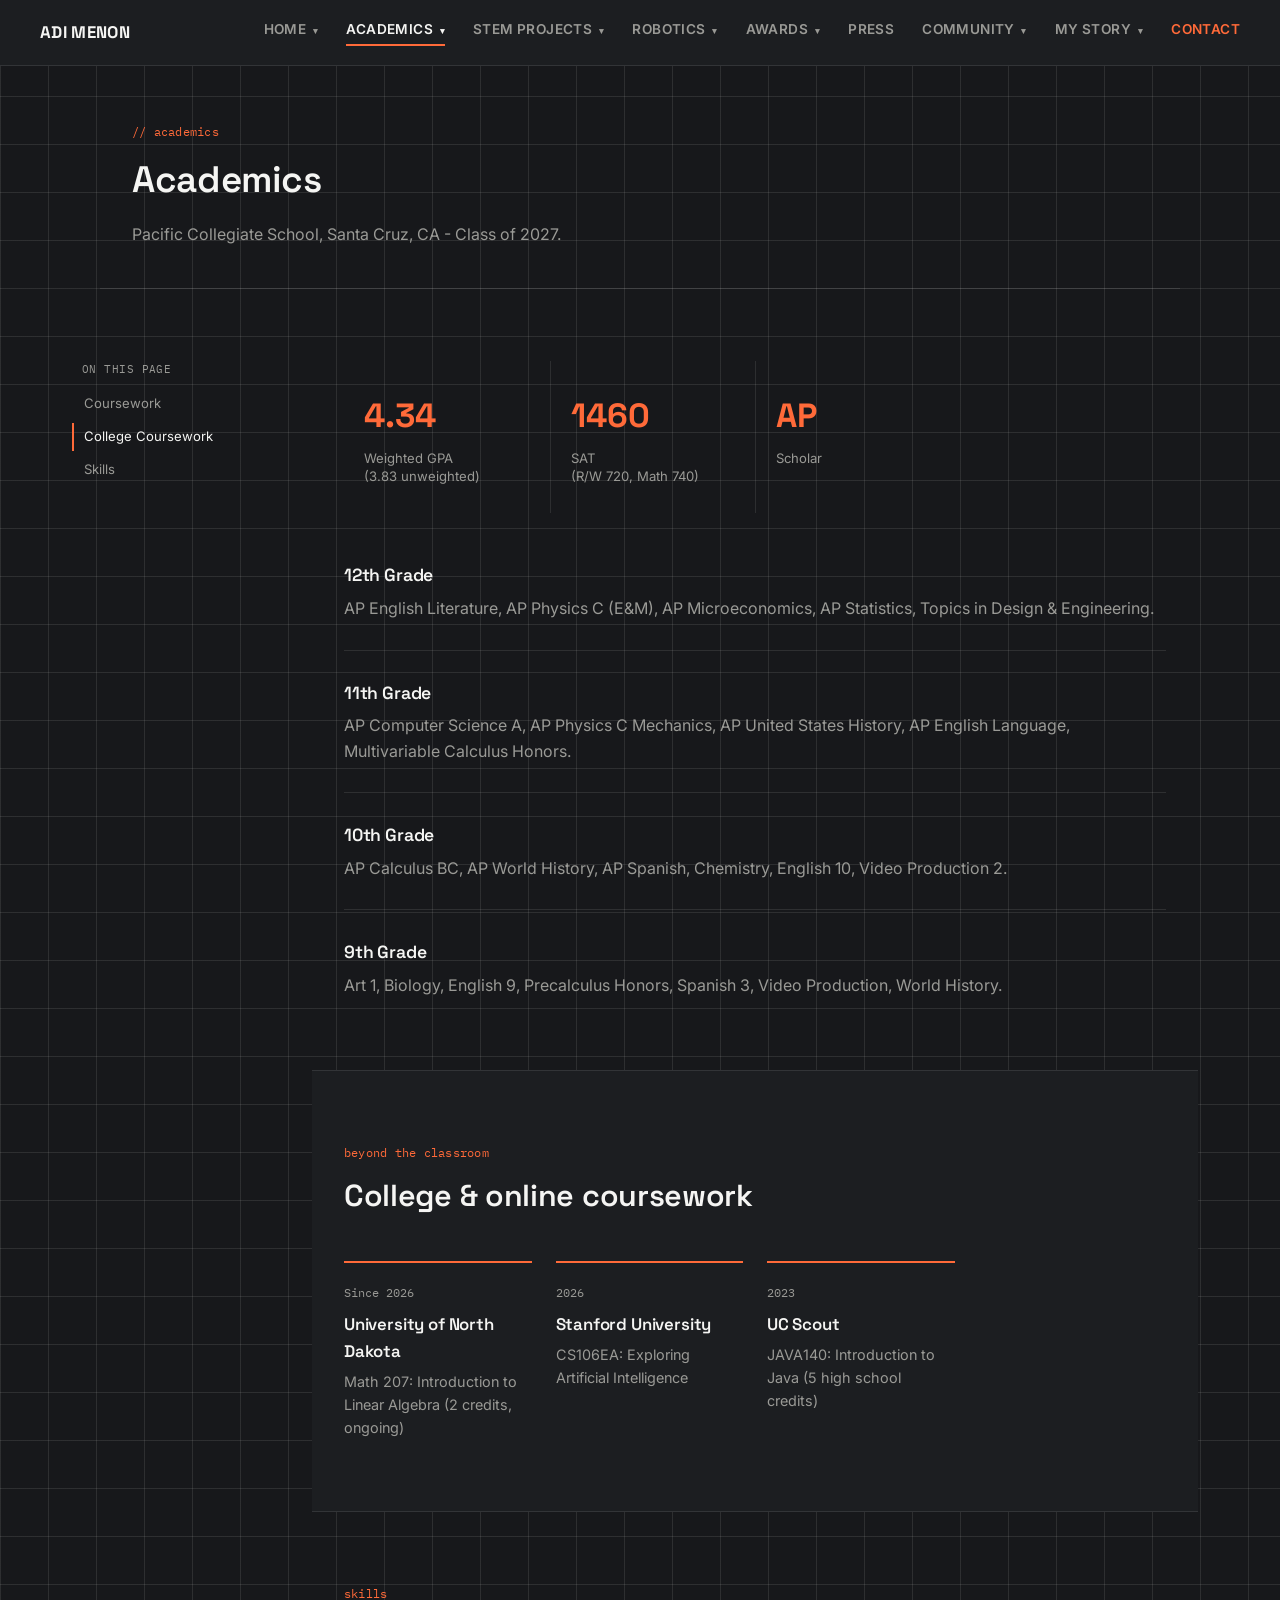
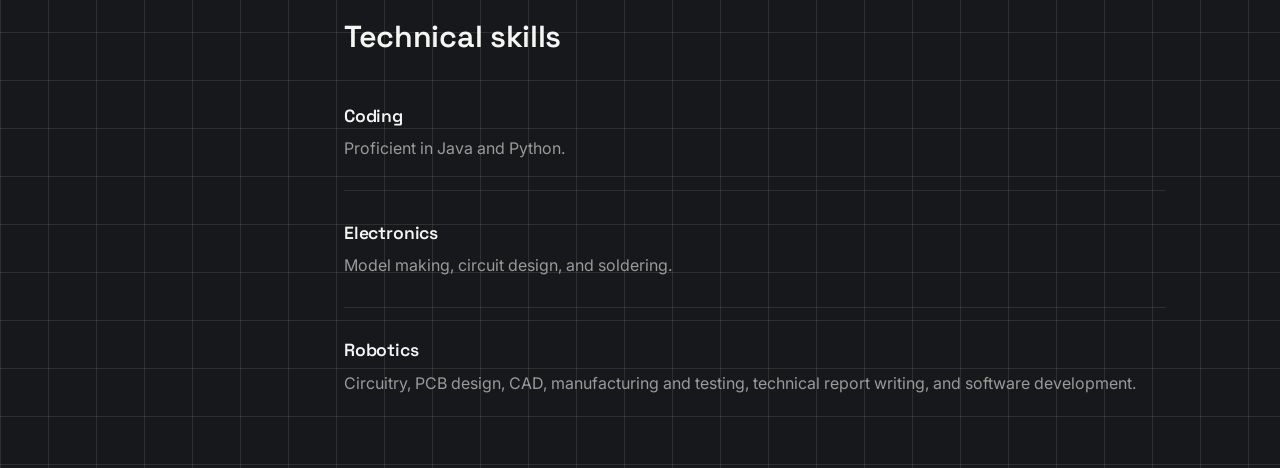
==== commit 96d6ba7b: "Add files via upload" ====
--- a/academics.html
+++ b/academics.html
@@ -17,7 +17,49 @@
     <span></span><span></span><span></span>
   </button>
   <nav class="topnav" id="topnav">
-    <a href="index.html">Home</a>
+    <div class="nav-item">
+      <a href="index.html">Home <span class="caret">&#9662;</span></a>
+      <div class="dropdown-panel">
+        <div class="dropdown-panel-inner">
+          <a class="dropdown-card" href="index.html#breakthrough">
+            <span class="dropdown-card-title">The Breakthrough</span>
+            <span class="dropdown-card-sub">2026 - ROV Worlds win, ISEF, Conrad</span>
+          </a>
+          <a class="dropdown-card" href="index.html#spark">
+            <span class="dropdown-card-title">The Spark</span>
+            <span class="dropdown-card-sub">2020-2023 - CZU fire to first robots</span>
+          </a>
+          <a class="dropdown-card" href="index.html#building">
+            <span class="dropdown-card-title">Building &amp; Learning</span>
+            <span class="dropdown-card-sub">2023-2025 - ROV team, AI research</span>
+          </a>
+          <a class="dropdown-card" href="index.html#next">
+            <span class="dropdown-card-title">What's Next</span>
+            <span class="dropdown-card-sub">Wildfire robot, senior year</span>
+          </a>
+          <a class="dropdown-card" href="index.html#curiosity-in-machines">
+            <span class="dropdown-card-title">Curiosity in Machines</span>
+            <span class="dropdown-card-sub">Cars, drones, Maker Faire</span>
+          </a>
+          <a class="dropdown-card" href="index.html#tenacious-learning">
+            <span class="dropdown-card-title">Tenacious Learning</span>
+            <span class="dropdown-card-sub">Teaching myself computer vision</span>
+          </a>
+          <a class="dropdown-card" href="index.html#passion-for-robotics">
+            <span class="dropdown-card-title">Passion for Robotics</span>
+            <span class="dropdown-card-sub">Firefighting robot build</span>
+          </a>
+          <a class="dropdown-card" href="index.html#hands-on-experimentation">
+            <span class="dropdown-card-title">Hands-On Experimentation</span>
+            <span class="dropdown-card-sub">4+ years perfecting avocado toast</span>
+          </a>
+          <a class="dropdown-card" href="index.html#achievements">
+            <span class="dropdown-card-title">Achievements</span>
+            <span class="dropdown-card-sub">Year-by-year highlights, 2022-2026</span>
+          </a>
+        </div>
+      </div>
+    </div>
     <div class="nav-item">
       <a href="academics.html" class="active">Academics <span class="caret">&#9662;</span></a>
       <div class="dropdown-panel">
@@ -126,17 +168,17 @@
       <a href="story.html">My Story <span class="caret">&#9662;</span></a>
       <div class="dropdown-panel">
         <div class="dropdown-panel-inner">
+          <a class="dropdown-card" href="story.html#breakthrough">
+            <span class="dropdown-card-title">The Breakthrough</span>
+            <span class="dropdown-card-sub">2026 - ROV Worlds win, ISEF, Conrad</span>
+          </a>
           <a class="dropdown-card" href="story.html#spark">
             <span class="dropdown-card-title">The Spark</span>
-            <span class="dropdown-card-sub">2020–2023 · CZU fire → first robots</span>
+            <span class="dropdown-card-sub">2020-2023 - CZU fire to first robots</span>
           </a>
           <a class="dropdown-card" href="story.html#building">
             <span class="dropdown-card-title">Building &amp; Learning</span>
-            <span class="dropdown-card-sub">2023–2025 · ROV team, AI research</span>
-          </a>
-          <a class="dropdown-card" href="story.html#breakthrough">
-            <span class="dropdown-card-title">The Breakthrough</span>
-            <span class="dropdown-card-sub">2026 · ROV Worlds win, ISEF, Conrad</span>
+            <span class="dropdown-card-sub">2023-2025 - ROV team, AI research</span>
           </a>
           <a class="dropdown-card" href="story.html#next">
             <span class="dropdown-card-title">What's Next</span>
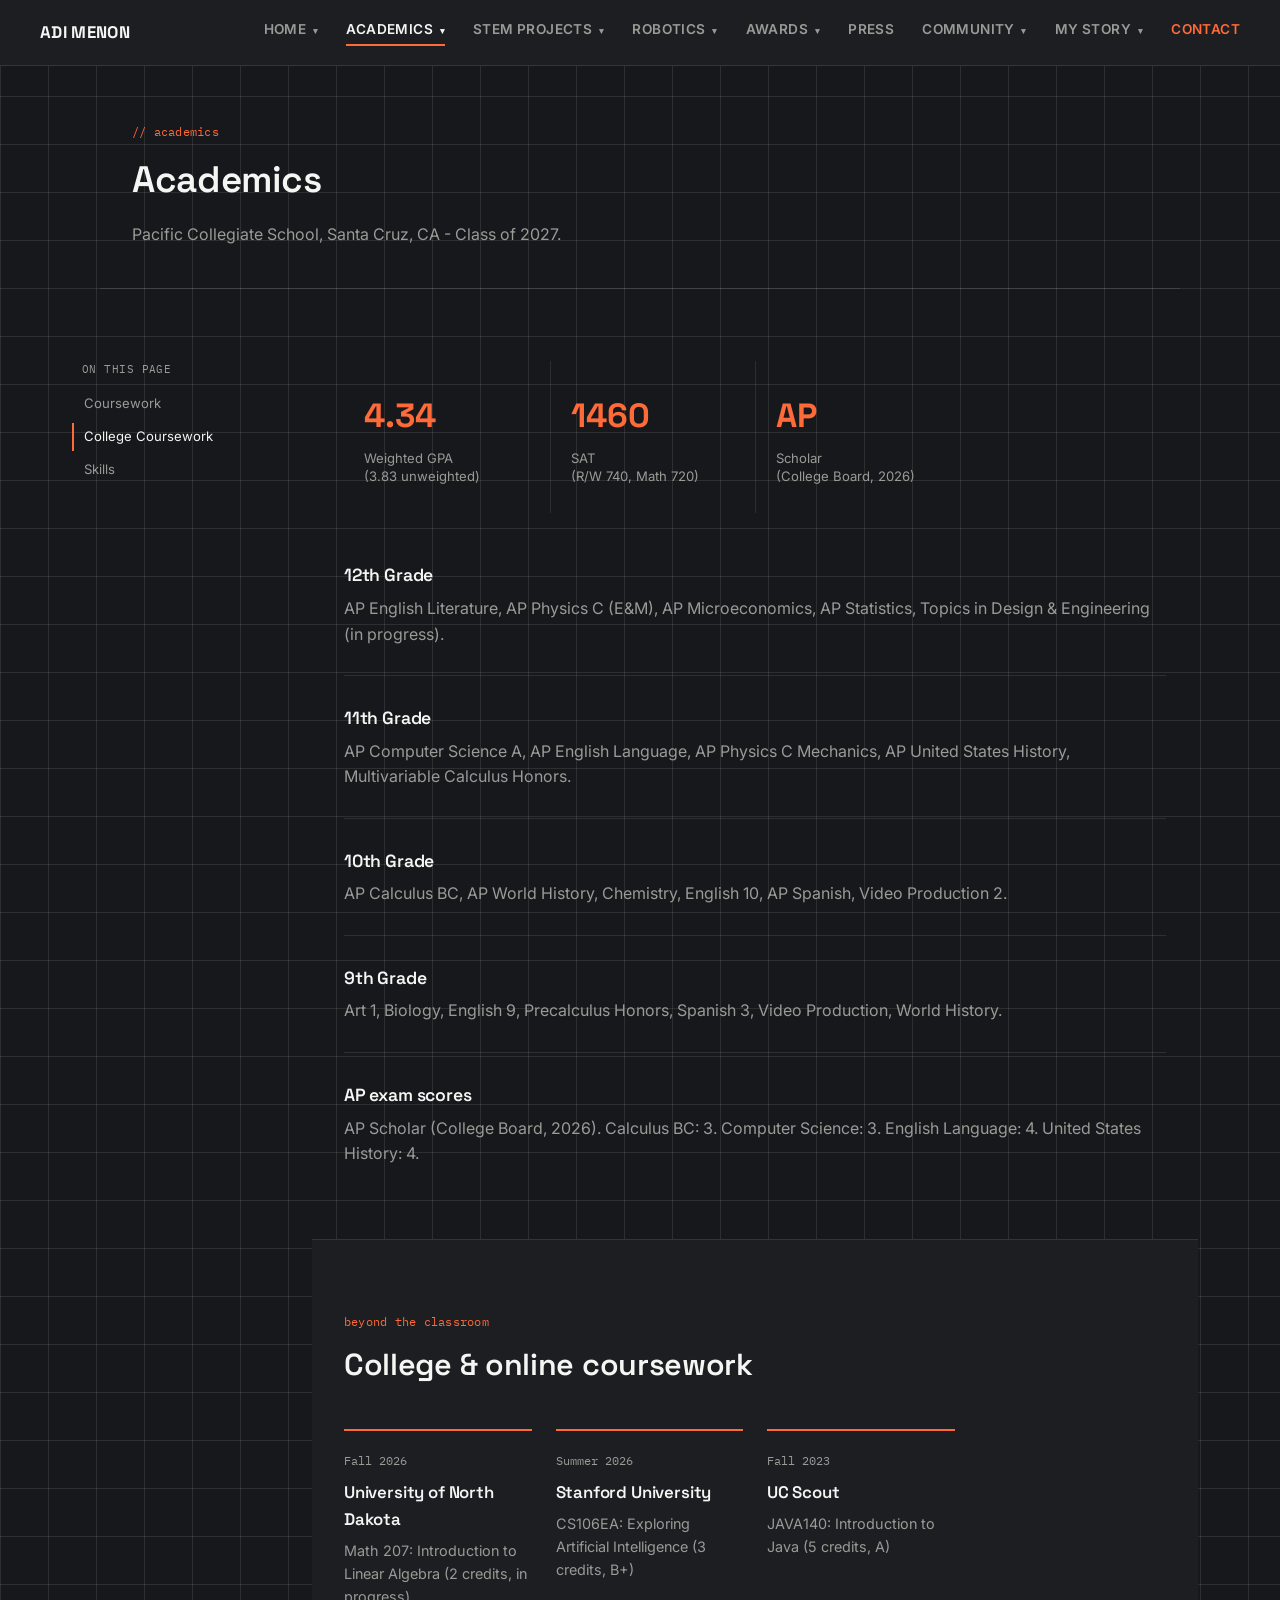
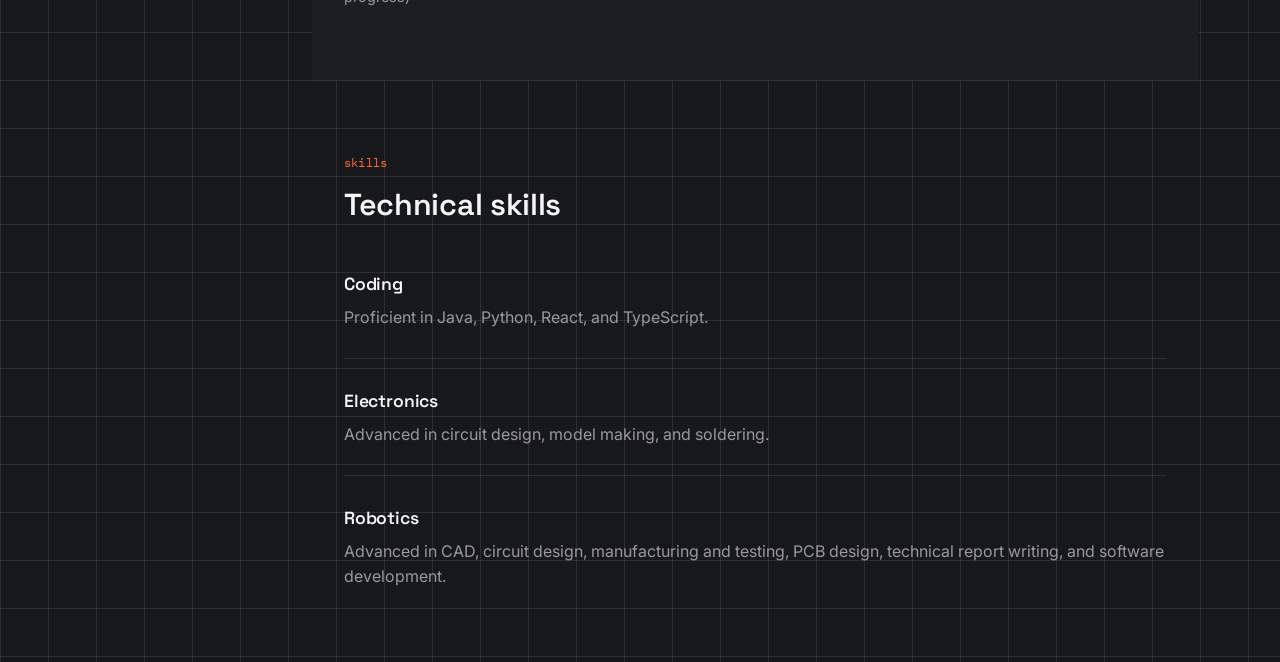
==== commit 21cdd359: "Add files via upload" ====
--- a/academics.html
+++ b/academics.html
@@ -233,30 +233,34 @@
       </div>
       <div class="stat">
         <span class="stat-num">1460</span>
-        <span class="stat-label">SAT<br>(R/W 720, Math 740)</span>
+        <span class="stat-label">SAT<br>(R/W 740, Math 720)</span>
       </div>
       <div class="stat">
         <span class="stat-num">AP</span>
-        <span class="stat-label">Scholar</span>
+        <span class="stat-label">Scholar<br>(College Board, 2026)</span>
       </div>
     </div>
 
     <div class="entry-list">
       <div class="entry">
         <h3>12th Grade</h3>
-        <p>AP English Literature, AP Physics C (E&amp;M), AP Microeconomics, AP Statistics, Topics in Design &amp; Engineering.</p>
+        <p>AP English Literature, AP Physics C (E&amp;M), AP Microeconomics, AP Statistics, Topics in Design &amp; Engineering (in progress).</p>
       </div>
       <div class="entry">
         <h3>11th Grade</h3>
-        <p>AP Computer Science A, AP Physics C Mechanics, AP United States History, AP English Language, Multivariable Calculus Honors.</p>
+        <p>AP Computer Science A, AP English Language, AP Physics C Mechanics, AP United States History, Multivariable Calculus Honors.</p>
       </div>
       <div class="entry">
         <h3>10th Grade</h3>
-        <p>AP Calculus BC, AP World History, AP Spanish, Chemistry, English 10, Video Production 2.</p>
+        <p>AP Calculus BC, AP World History, Chemistry, English 10, AP Spanish, Video Production 2.</p>
       </div>
       <div class="entry">
         <h3>9th Grade</h3>
         <p>Art 1, Biology, English 9, Precalculus Honors, Spanish 3, Video Production, World History.</p>
+      </div>
+      <div class="entry">
+        <h3>AP exam scores</h3>
+        <p>AP Scholar (College Board, 2026). Calculus BC: 3. Computer Science: 3. English Language: 4. United States History: 4.</p>
       </div>
     </div>
   </section>
@@ -268,19 +272,19 @@
     </div>
     <div class="timeline-h">
       <div class="timeline-h-entry">
-        <span class="timeline-h-year">Since 2026</span>
+        <span class="timeline-h-year">Fall 2026</span>
         <h3>University of North Dakota</h3>
-        <p>Math 207: Introduction to Linear Algebra (2 credits, ongoing)</p>
+        <p>Math 207: Introduction to Linear Algebra (2 credits, in progress)</p>
       </div>
       <div class="timeline-h-entry">
-        <span class="timeline-h-year">2026</span>
+        <span class="timeline-h-year">Summer 2026</span>
         <h3>Stanford University</h3>
-        <p>CS106EA: Exploring Artificial Intelligence</p>
+        <p>CS106EA: Exploring Artificial Intelligence (3 credits, B+)</p>
       </div>
       <div class="timeline-h-entry">
-        <span class="timeline-h-year">2023</span>
+        <span class="timeline-h-year">Fall 2023</span>
         <h3>UC Scout</h3>
-        <p>JAVA140: Introduction to Java (5 high school credits)</p>
+        <p>JAVA140: Introduction to Java (5 credits, A)</p>
       </div>
     </div>
   </section>
@@ -293,15 +297,15 @@
     <div class="entry-list">
       <div class="entry">
         <h3>Coding</h3>
-        <p>Proficient in Java and Python.</p>
+        <p>Proficient in Java, Python, React, and TypeScript.</p>
       </div>
       <div class="entry">
         <h3>Electronics</h3>
-        <p>Model making, circuit design, and soldering.</p>
+        <p>Advanced in circuit design, model making, and soldering.</p>
       </div>
       <div class="entry">
         <h3>Robotics</h3>
-        <p>Circuitry, PCB design, CAD, manufacturing and testing, technical report writing, and software development.</p>
+        <p>Advanced in CAD, circuit design, manufacturing and testing, PCB design, technical report writing, and software development.</p>
       </div>
     </div>
   </section>
